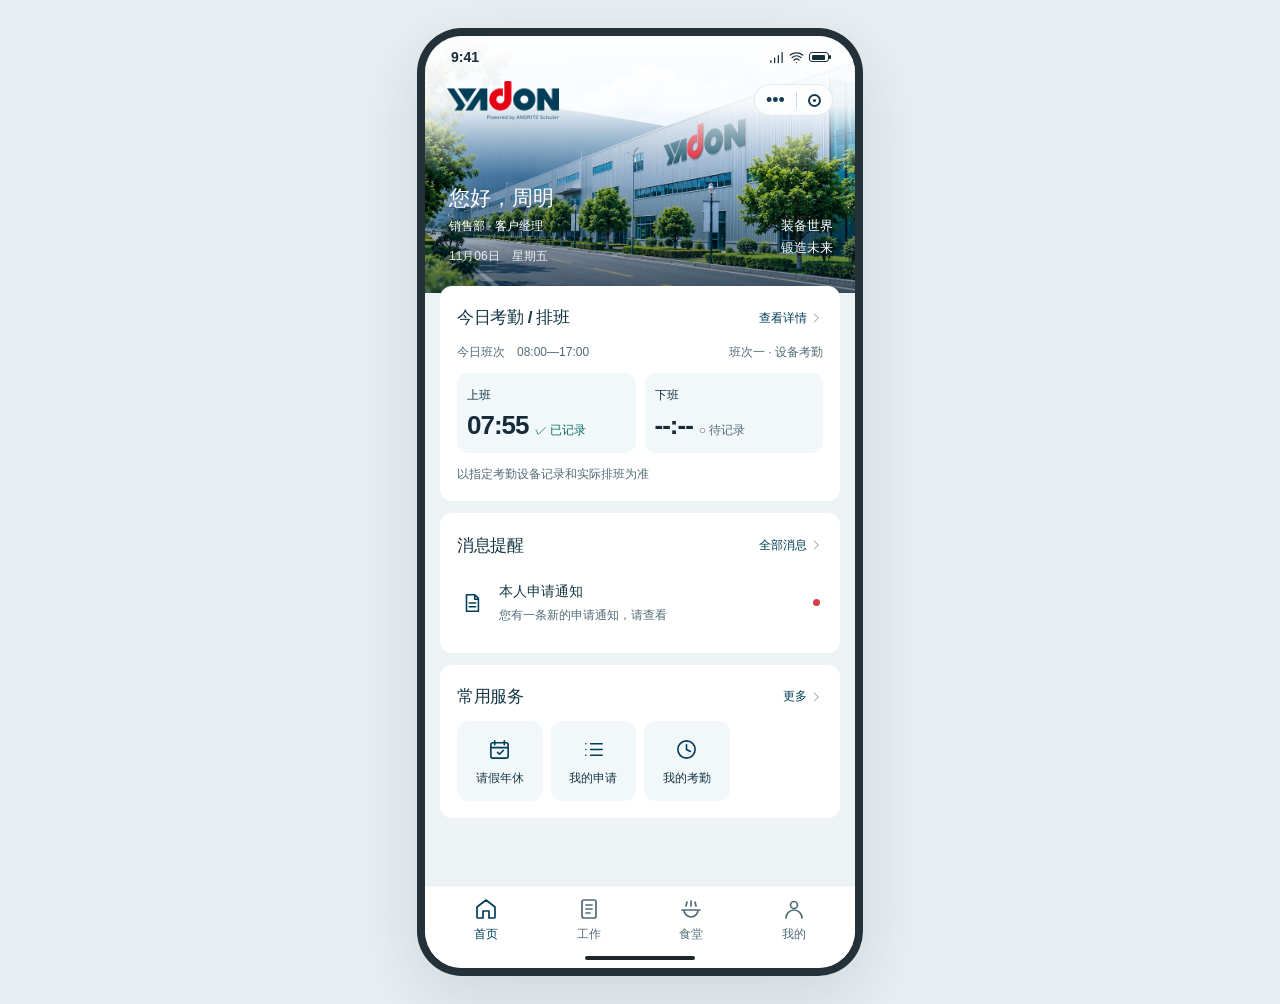
==== mini-hifi/index.html @ f5fab999 "Publish current mini TDesign demo e05ddab with optimised runtime assets" ====
<!doctype html>
<html lang="zh-CN">
<head>
  <meta charset="UTF-8">
  <meta name="viewport" content="width=device-width,initial-scale=1,viewport-fit=cover">
  <meta name="theme-color" content="#003e58">
  <title>YADON · 园区服务</title>
  <link rel="icon" href="assets/yadon-logo-transparent-076b55e94ecc.webp">
<link rel="preload" as="image" href="assets/factory-campus-yadon-KE5ZJ6PK.webp" fetchpriority="high"><link rel="stylesheet" href="theme-UUWST73K.css"></head>
<body>
  <main class="stage">
    <div class="device" id="device">
      <div class="viewport" id="viewport">
        <div class="scroll-area" id="scroll-area"><div id="page"></div></div>
        <nav class="tabbar" id="tabbar" aria-label="小程序主导航"></nav>
        <div class="sheet-layer" id="sheet-layer" hidden>
          <button class="scrim" aria-label="关闭弹层" data-close-sheet></button>
          <section class="sheet" role="dialog" aria-modal="true" aria-labelledby="sheet-title" tabindex="-1">
            <div class="sheet-handle"></div>
            <header class="sheet-head"><h2 id="sheet-title"></h2><button class="icon-button" aria-label="关闭" data-close-sheet>×</button></header>
            <div id="sheet-body" class="sheet-body"></div>
          </section>
        </div>
        <div class="toast" id="toast" role="status" hidden></div>
      </div>
    </div>
  </main>
  <script type="module" src="app-5220b0b27aac.js"></script>
</body>
</html>
---- mini-hifi/theme-UUWST73K.css ----
:root{--brand:#003e58;--ink:#153746;--secondary:#526c78;--muted:#526c78;--bg:#edf3f5;--card:#fff;--line:#e8eff2;--soft:#f3f7f9;--success:#076f60;--warning:#a46512;--danger:#bd3840;--radius:17px;--shadow:0 5px 19px rgba(21,61,78,.055);font-family:-apple-system,BlinkMacSystemFont,PingFang SC,Microsoft YaHei,sans-serif;color:var(--ink);font-synthesis:none;-webkit-font-smoothing:antialiased}*{box-sizing:border-box}body{margin:0;background:#e8eef1;min-height:100vh;display:grid;grid-template-columns:310px 1fr}button,input,select,textarea{font:inherit}button,a{-webkit-tap-highlight-color:transparent}button{cursor:pointer;color:inherit}button{transition:background-color .15s ease-out,transform .15s ease-out,box-shadow .15s ease-out}button:active:not(:disabled){transform:scale(.96)}button:focus-visible,a:focus-visible,input:focus-visible,select:focus-visible,textarea:focus-visible{outline:3px solid #70a9ba;outline-offset:3px}button:disabled{cursor:not-allowed;opacity:.5}a{color:inherit;text-decoration:none}svg{width:24px;height:24px;flex-shrink:0;stroke-width:1.7}h1,h2,h3,p{margin:0}h1,h2,h3{text-wrap:balance}p{text-wrap:pretty}button{border:0}button[hidden],[hidden]{display:none!important}.review{padding:38px 28px;background:#f8fbfc;border-right:1px solid #dce6eb;display:flex;flex-direction:column;align-items:flex-start;position:sticky;top:0;height:100vh;overflow:auto}.review>img{width:140px;height:49px;object-fit:contain;object-position:left}.eyebrow{font-size:11px;letter-spacing:1px;color:var(--secondary);margin:28px 0 13px}.review h1{font-size:27px;line-height:1.5;letter-spacing:-1px;font-weight:650}.review>p{font-size:12px;color:var(--secondary);margin:12px 0 25px}.review nav{display:grid;gap:5px;width:100%}.review nav a{display:flex;align-items:center;gap:12px;min-height:41px;padding:8px 12px;border-radius:8px;font-size:13px;color:#6b808c}.review nav a.active{background:#e8f0f3;color:var(--brand);font-weight:650}.review nav a span{font-size:10px;opacity:.65}.review-label{font-size:11px;color:var(--secondary);margin:22px 0 8px}.review select{width:100%;min-height:40px;padding:6px 10px;color:var(--ink);border:1px solid #d7e2e7;border-radius:7px;background:#fff;font-size:12px}.reset-review{margin:15px 0 0;background:var(--brand);color:#fff;min-height:39px;border-radius:7px;width:100%;font-size:12px}.review-note{font-size:11px;line-height:1.9;color:#788d97;margin-top:23px}.review-version{font-size:10px;letter-spacing:1px;color:#97a7ae;margin-top:20px}.stage{display:flex;flex-direction:column;align-items:center;padding:28px 24px;min-width:0}.device{width:446px;height:948px;max-width:100%;padding:8px;background:#243138;border-radius:45px;box-shadow:0 22px 65px #1d3e4e20}.viewport{width:100%;height:100%;position:relative;background:var(--bg);border-radius:37px;overflow:hidden;isolation:isolate}.scroll-area{height:100%;overflow:auto;overscroll-behavior:contain;scrollbar-width:none;padding-bottom:100px}.scroll-area::-webkit-scrollbar{display:none}.stage-caption{font-size:11px;color:#7f929c;margin-top:18px;letter-spacing:.5px}.statusbar{height:36px;display:flex;align-items:center;justify-content:space-between;padding:6px 26px 0;font-size:14px;font-weight:650;color:#182d38}.status-icons{display:flex;align-items:center;gap:5px}.status-icons svg{width:15px;height:15px;stroke-width:2}.battery{display:block;width:20px;height:10px;border:1px solid currentColor;border-radius:3px;position:relative;padding:1.5px}.battery:before{content:"";display:block;height:100%;width:90%;background:currentColor;border-radius:1px}.battery:after{content:"";position:absolute;right:-3px;top:2px;width:2px;height:4px;background:currentColor;border-radius:1px}.hero{height:257px;position:relative;background-image:linear-gradient(180deg,#fffffffc,#ffffffe8 27%,#fff0 54%,#0020318c),url("./assets/factory-campus-yadon-KE5ZJ6PK.webp");background-size:cover;background-position:center 47%}.brand-nav{height:56px;padding:0 22px;display:flex;justify-content:space-between;align-items:center}.brand-logo{width:112px;height:39px;object-fit:contain}.nav-capsule{height:32px;width:79px;border:1px solid #b9cbd55c;border-radius:19px;background:#ffffffc9;display:flex;align-items:center;justify-content:space-evenly;color:#173d50}.nav-capsule span{font-size:18px;line-height:16px}.nav-capsule i{width:1px;height:16px;background:#ccd9e0}.nav-capsule b{display:block;width:13px;height:13px;border:2px solid currentColor;border-radius:50%;position:relative}.nav-capsule b:after{content:"";position:absolute;width:3px;height:3px;background:currentColor;border-radius:50%;inset:3px}.hero-copy{position:absolute;left:24px;bottom:25px;color:#fff;text-shadow:0 2px 8px #00233330}.hero-copy h1{font-size:21px;font-weight:700;margin-bottom:4px}.hero-copy p{font-size:12px;line-height:1.8;font-weight:500}.hero-copy .date{margin-top:9px;font-size:12px;opacity:.88}.slogan{position:absolute;right:22px;bottom:34px;font-size:13px;font-weight:650;line-height:1.7;text-align:right;color:#fff;text-shadow:0 1px 7px #00233360}.content{padding:0 15px 17px;position:relative}.overlap{margin-top:-7px}.card{background:var(--card);border-radius:var(--radius);padding:17px;margin-bottom:12px;box-shadow:var(--shadow)}.card-head{display:flex;justify-content:space-between;align-items:center;min-height:27px;gap:8px;margin-bottom:9px}.card-head h2,.card-title{font-size:17px;line-height:1.5;font-weight:650;letter-spacing:-.4px}.text-link{background:none;padding:0 0 0 7px;min-height:44px;color:var(--brand);font-size:12px;display:flex;align-items:center;gap:2px;white-space:nowrap}.text-link svg{width:14px;height:14px}.card-head:has(.text-link){margin-top:-7px;margin-bottom:2px}.hint{font-size:12px;line-height:1.7;color:var(--secondary)}.schedule{display:flex;justify-content:space-between;font-size:12px;color:var(--secondary);margin:4px 0 12px;gap:8px}.attendance-grid{display:grid;grid-template-columns:1fr 1fr;gap:9px}.attendance-cell{background:#f2f7f9;border-radius:11px;padding:12px 10px}.attendance-cell>span{font-size:12px;font-weight:600}.attendance-time{font-size:26px;font-weight:750;letter-spacing:-1px;margin-top:6px;white-space:nowrap;display:flex;align-items:baseline;gap:6px;color:#152b39;font-variant-numeric:tabular-nums}.attendance-time small{font-size:12px;font-weight:500;letter-spacing:0;color:var(--success)}.attendance-time small.wait{color:var(--secondary)}.attendance-note{font-size:12px;color:var(--secondary);margin-top:11px;line-height:1.7}.attendance-special{display:flex;align-items:center;gap:13px;padding:10px 0 6px}.attendance-special svg{width:32px;height:32px;color:var(--brand)}.attendance-special h3{font-size:18px;font-weight:600;margin-bottom:5px}.message-row,.list-row{width:100%;display:flex;align-items:center;gap:12px;background:transparent;text-align:left;min-height:63px;padding:11px 0;border-bottom:1px solid var(--line)}.message-row:last-child,.list-row:last-child{border-bottom:0}.leading-icon{width:30px;flex-shrink:0;display:grid;place-items:center;color:var(--brand)}.leading-icon svg{width:22px;height:22px}.row-main{flex:1;min-width:0}.row-title{font-size:14px;font-weight:550;line-height:1.6;overflow-wrap:anywhere}.row-sub{font-size:12px;color:var(--secondary);margin-top:3px;line-height:1.6}.chevron{width:17px;height:17px;color:#81939d}.red-dot{width:7px;height:7px;background:#d73d48;border-radius:50%;flex-shrink:0;margin-right:3px}.quick-grid{display:grid;grid-template-columns:repeat(4,minmax(0,1fr));gap:8px}.quick{border-radius:12px;min-height:80px;padding:13px 2px 10px;background:#f2f7f9;display:flex;flex-direction:column;align-items:center;justify-content:center;gap:9px;color:var(--brand);min-width:0}.quick span{font-size:12px;font-weight:600;color:var(--ink);white-space:nowrap}.quick svg{width:23px;height:23px}.tag{flex-shrink:0;padding:3px 8px;border-radius:5px;background:#edf3f5;color:var(--secondary);font-size:12px;line-height:1.6;white-space:nowrap;font-weight:500}.tag.success{background:#e1f3ec;color:#137961}.tag.warning{background:#fff1dc;color:#98600f}.tag.danger{background:#fbe8e9;color:#b33a42}.tag.info{background:#e8f0f7;color:#456d90}.tag.neutral{background:#eef2f4;color:var(--secondary)}.page-top{height:157px;background:linear-gradient(180deg,#ffffffed,#f6fafbd9 76%,#edf3f5),url("./assets/factory-campus-yadon-KE5ZJ6PK.webp") center 46%/cover;position:relative}.page-top .brand-nav{height:54px}.page-title{padding:7px 22px 0;display:flex;justify-content:space-between;align-items:center}.page-title h1{font-size:24px;letter-spacing:-.7px;font-weight:700}.page-title p{font-size:12px;color:var(--secondary);margin-top:4px}.page-title .icon-button{color:var(--brand)}.icon-button{display:grid;place-items:center;background:transparent;min-width:44px;min-height:44px;padding:10px;border-radius:12px;font-size:27px;line-height:1}.dual{display:grid;grid-template-columns:1fr 1fr;gap:12px;margin-bottom:12px}.entry-card{display:flex;align-items:center;gap:12px;padding:18px 14px;background:#fff;border-radius:15px;box-shadow:var(--shadow);min-height:91px;text-align:left}.entry-icon{display:grid;place-items:center;width:39px;height:43px;border-radius:11px;color:var(--brand);background:#eef5f8;flex-shrink:0}.entry-card h2{font-size:15px;font-weight:650;margin-bottom:5px}.entry-card p{font-size:12px;color:var(--secondary)}.service-grid{display:grid;grid-template-columns:repeat(3,minmax(0,1fr));row-gap:7px;column-gap:2px;margin:8px -8px 0}.service{display:flex;align-items:center;flex-direction:column;gap:10px;justify-content:center;min-height:86px;padding:10px 3px;background:transparent;color:var(--brand);border-radius:10px}.service svg{width:27px;height:27px}.service span{font-size:13px;color:var(--ink);font-weight:500;white-space:nowrap}.service:active{background:#f0f6f8}.service .locked{color:#758d99}.section-eyebrow{font-size:11px;color:var(--secondary);margin-top:5px}.recent .list-row{min-height:65px}.recent .row-sub{font-size:12px}.recent .row-title{font-size:14px}.section-heading{display:flex;align-items:center;justify-content:space-between;margin:21px 2px 12px}.section-heading h2{font-size:17px;font-weight:650}.booking-service{position:relative;display:flex;align-items:center;gap:14px;width:100%;min-height:105px;text-align:left;padding:19px 16px;background:#f3f7fb;border:1px solid #e7eef4;border-radius:13px;margin-top:11px;overflow:hidden;color:#214e6e}.booking-service.freight{background:#f1f8f6;color:#246f65;border-color:#e4efeb}.booking-art{width:58px;height:58px;display:grid;place-items:center;flex-shrink:0;border-radius:15px;background:#e5edf5}.freight .booking-art{background:#e2f0eb}.booking-art svg{width:35px;height:35px;stroke-width:1.3}.booking-service strong{display:block;font-size:17px;font-weight:650;margin-bottom:6px;color:var(--ink)}.booking-service p{font-size:12px;color:var(--secondary)}.booking-service .chevron{margin-left:auto}.booking-service:after{content:"";position:absolute;right:-20px;bottom:-45px;width:150px;height:100px;border:1px solid currentColor;opacity:.04;border-radius:50%;pointer-events:none}.notice-row .leading-icon{width:28px}.notice-row{min-height:53px}.notice-row .row-title{font-size:13px}.quiet-note{font-size:12px;line-height:1.7;color:var(--secondary);text-align:center;padding:5px 15px 16px}.balance-card{background:linear-gradient(115deg,#003e58,#145a70);color:#fff;position:relative;overflow:hidden;padding:22px;border-radius:17px;margin-bottom:12px;box-shadow:0 8px 18px #003e5815}.balance-card:after{content:"";position:absolute;width:180px;height:180px;border:1px solid #ffffff0d;border-radius:50%;right:-70px;top:-65px;box-shadow:0 0 0 24px #ffffff03,0 0 0 48px #ffffff03;pointer-events:none}.balance-top{display:flex;justify-content:space-between;align-items:center;font-size:13px;color:#d0e2e9}.balance-top button{color:#d0e2e9}.balance-amount{display:flex;align-items:baseline;gap:8px;margin:12px 0 17px;font-variant-numeric:tabular-nums}.balance-amount strong{font-size:38px;font-weight:650;letter-spacing:-1px}.balance-amount span{font-size:15px;opacity:.8}.balance-bottom{font-size:11px;color:#bdd4de;border-top:1px solid #ffffff24;padding-top:13px;display:flex;justify-content:space-between}.canteen-services .entry-card{min-height:88px}.week-strip{display:grid;grid-template-columns:repeat(7,minmax(0,1fr));gap:3px;margin:13px -5px 12px}.day-button{background:none;display:flex;flex-direction:column;gap:9px;align-items:center;padding:10px 1px;min-height:63px;min-width:0;border-radius:10px;font-size:12px;color:var(--secondary)}.day-button b{font-size:15px;font-weight:550;min-width:23px}.day-button.active{background:var(--brand);color:#fff}.menu-date{display:flex;justify-content:space-between;align-items:center;padding:6px 0 13px;font-size:12px;color:var(--secondary);border-bottom:1px solid var(--line)}.menu-dish{padding:15px 0;display:flex;gap:12px;align-items:center;border-bottom:1px solid var(--line)}.menu-dish:last-child{border-bottom:0}.dish-symbol{width:39px;height:39px;display:grid;place-items:center;background:#f2f6f5;border-radius:11px;color:#638a75}.dish-symbol svg{width:24px;height:24px;stroke-width:1.3}.menu-dish h3{font-size:14px;font-weight:550;margin-bottom:4px}.menu-dish p{font-size:12px;color:var(--secondary)}.menu-dish .price{margin-left:auto;font-size:15px;font-weight:600;color:var(--brand);font-variant-numeric:tabular-nums}.menu-foot{color:var(--secondary);font-size:12px;line-height:1.6;padding-top:11px;text-align:center}.profile-top{height:192px;background:linear-gradient(180deg,#f9fcff,#edf3f5);position:relative}.profile-top:after{content:"";position:absolute;right:0;top:20px;width:140px;height:140px;background:radial-gradient(circle,#dcebf0,transparent 69%);pointer-events:none}.profile-top .brand-nav{height:54px}.profile-header{display:flex;align-items:center;gap:16px;padding:20px 24px 0;position:relative;z-index:1}.avatar{width:65px;height:65px;flex-shrink:0;border-radius:22px;background:#dce9ef;color:var(--brand);display:grid;place-items:center;font-size:25px;font-weight:500;box-shadow:inset 0 0 0 1px #003e5805}.avatar svg{width:32px;height:32px;stroke-width:1.3}.profile-name{display:flex;align-items:center;gap:10px;margin-bottom:7px}.profile-name h1{font-size:24px;font-weight:650;letter-spacing:-.5px}.profile-meta{font-size:12px;color:var(--secondary);line-height:1.85}.profile-id{font-size:11px;color:var(--secondary);margin-bottom:1px;letter-spacing:.3px}.profile-card .list-row{min-height:65px}.profile-status{font-size:12px;color:var(--secondary);margin-left:auto;white-space:nowrap}.identity-details{display:grid;grid-template-columns:1fr 1fr;gap:16px;padding:4px 0}.identity-details span{display:block;font-size:11px;color:var(--secondary);margin-bottom:6px}.identity-details strong{font-size:13px;font-weight:500}.profile-signoff{display:flex;flex-direction:column;align-items:center;gap:8px;color:#9eafb7;margin-top:35px;font-size:10px;letter-spacing:1px}.profile-signoff img{width:90px;height:32px;object-fit:contain;opacity:.4}.filter-bar{position:sticky;top:0;z-index:2;background:var(--bg);padding:0 15px 9px}.status-tabs{display:flex;gap:18px;overflow-x:auto;scrollbar-width:none;align-items:center;height:45px;white-space:nowrap}.status-tabs button{position:relative;height:44px;background:transparent;padding:0;color:var(--secondary);font-size:13px;flex-shrink:0}.status-tabs button.active{font-weight:650;color:var(--brand)}.status-tabs button.active:after{content:"";position:absolute;height:3px;width:17px;border-radius:2px;bottom:2px;left:calc(50% - 8px);background:var(--brand)}.search-line{display:flex;gap:8px;margin-top:6px}.search-box{display:flex;align-items:center;gap:8px;flex:1;min-width:0;padding:0 12px;background:#fff;border:1px solid #e3ebee;border-radius:10px;height:43px}.search-box svg{width:17px;height:17px;color:#8a9ca6}.search-box input{border:0;background:none;outline:none;font-size:12px;width:100%;min-width:0;color:var(--ink);height:100%}.filter-button{background:#fff;width:44px;height:43px;border-radius:10px;border:1px solid #e3ebee;display:grid;place-items:center;position:relative}.filter-button svg{width:20px;height:20px}.filter-button.applied:after{content:"";width:6px;height:6px;background:var(--brand);position:absolute;right:7px;top:7px;border-radius:50%}.request-card{padding:16px 17px 0}.request-top{display:flex;gap:8px;align-items:center;margin-bottom:14px}.request-type{display:inline-flex;align-items:center;gap:7px;font-size:14px;font-weight:600}.request-type svg{width:19px;height:19px}.request-top .tag{margin-left:auto}.request-card h2{font-size:16px;font-weight:600;margin:0 0 13px}.key-row{display:flex;gap:12px;font-size:12px;line-height:1.75;margin:6px 0}.key-row>span{color:var(--secondary);width:58px;flex-shrink:0}.key-row>b{font-weight:400;flex:1;min-width:0;overflow-wrap:anywhere}.request-bottom{margin-top:13px;display:flex;align-items:center;justify-content:space-between;min-height:48px;border-top:1px solid var(--line);gap:8px}.request-bottom>span{font-size:12px;color:var(--secondary);font-variant-numeric:tabular-nums}.request-bottom button{color:var(--brand);font-size:12px;display:flex;align-items:center;min-height:44px;background:transparent;padding:0}.request-bottom button svg{width:15px;height:15px}.tabbar{position:absolute;bottom:0;left:0;right:0;height:83px;display:flex;justify-content:space-around;align-items:flex-start;background:#fffffffa;border-top:1px solid #e4edf0;padding:11px 10px 22px;z-index:5}.tabbar:after{content:"";position:absolute;width:110px;height:4px;background:#1d272d;border-radius:4px;bottom:8px;left:calc(50% - 55px)}.tabbar a{display:flex;flex:1;flex-direction:column;align-items:center;justify-content:center;gap:5px;min-height:45px;color:var(--secondary);font-size:12px}.tabbar a svg{width:23px;height:23px}.tabbar a.active{color:var(--brand);font-weight:600}.empty{display:flex;align-items:center;justify-content:center;flex-direction:column;text-align:center;gap:12px;padding:37px 15px;color:var(--secondary);min-height:150px}.empty>svg{width:39px;height:39px;stroke-width:1.25;color:#8aa1ad}.empty h3{font-size:15px;color:#526e7c;font-weight:500}.empty p{font-size:12px;line-height:1.8;max-width:260px}.primary,.secondary{min-height:46px;border-radius:10px;padding:11px 17px;font-size:14px;display:flex;align-items:center;justify-content:center;gap:8px;font-weight:550}.primary{background:var(--brand);color:#fff}.secondary{background:#f0f5f7;color:var(--brand)}.full{width:100%}.button-row{display:flex;gap:10px;margin-top:18px}.button-row>*{flex:1}.sheet-layer{position:absolute;inset:0;z-index:20;display:flex;align-items:flex-end}.scrim{position:absolute;inset:0;background:#102a3c60;width:100%;height:100%;border-radius:0}.scrim:active{transform:none!important}.sheet{position:relative;background:#fff;border-radius:23px 23px 0 0;width:100%;max-height:84%;display:flex;flex-direction:column;box-shadow:0 -10px 40px #003e5814;outline:0}.sheet-handle{width:35px;height:4px;background:#d6e0e5;border-radius:3px;margin:10px auto 1px;flex-shrink:0}.sheet-head{padding:2px 14px 2px 22px;display:flex;align-items:center;justify-content:space-between;min-height:57px;flex-shrink:0}.sheet-head h2{font-size:18px;font-weight:650}.sheet-body{padding:3px 22px 30px;overflow:auto;overscroll-behavior:contain}.sheet-body .card{box-shadow:none;border:1px solid var(--line);margin-top:15px}.sheet-body .list-row{text-align:left}.sheet-body .hint{margin-bottom:12px}.sheet-body .primary{margin-top:19px}.sheet-body .empty{min-height:180px}.sheet-body .tag{display:inline-block}.detail-title{font-size:20px;font-weight:650;margin:5px 0 8px}.detail-separator{height:1px;background:var(--line);margin:19px 0}.detail-label{font-size:13px;font-weight:600;margin-bottom:12px}.detail-note{background:#f3f7f9;padding:12px;border-radius:9px;font-size:12px;line-height:1.8;color:var(--secondary);margin-top:16px}.timeline{display:grid;gap:0}.timeline-item{position:relative;padding:0 0 19px 22px;border-left:1px solid #dce8ec;margin-left:4px}.timeline-item:before{content:"";position:absolute;width:7px;height:7px;background:#739eac;border:3px solid #edf5f7;border-radius:50%;box-sizing:content-box;left:-7px;top:2px}.timeline-item:last-child{padding-bottom:0;border-left-color:transparent}.timeline-item h3{font-size:13px;font-weight:550;line-height:1.6}.timeline-item p{font-size:11px;color:var(--secondary);margin-top:5px;line-height:1.7}.form-field{display:block;margin:18px 0}.form-field>span{display:block;font-size:13px;margin-bottom:9px;font-weight:500}.form-field input,.form-field textarea{width:100%;border:1px solid #dce7ec;border-radius:9px;background:#f9fbfc;padding:12px;min-height:47px;color:var(--ink);font-size:14px;appearance:none}.form-field textarea{resize:vertical;min-height:85px}.form-error{font-size:12px;line-height:1.7;color:var(--danger);margin-top:9px}.chip-group{display:flex;gap:7px;flex-wrap:wrap;margin:12px 0}.chip{min-height:42px;padding:9px 15px;border-radius:9px;background:#f2f6f8;color:var(--secondary);font-size:13px;border:1px solid transparent}.chip.active{background:#edf4f7;color:var(--brand);border-color:#4f8197}.toast{position:absolute;z-index:30;bottom:110px;left:50%;transform:translate(-50%);padding:12px 17px;background:#163a4deb;border-radius:10px;max-width:85%;min-width:180px;text-align:center;color:#fff;font-size:13px;line-height:1.7;pointer-events:none}.success-symbol{width:62px;height:62px;border-radius:50%;background:#e5f4ed;color:var(--success);display:grid;place-items:center;margin:12px auto 18px}.success-symbol svg{width:30px;height:30px}.result{text-align:center;padding:12px 0}.result h3{font-size:20px;margin-bottom:13px}.result p{font-size:13px;color:var(--secondary);line-height:1.8}.result .primary{width:100%}.privacy-state{display:flex;align-items:center;justify-content:space-between;padding:14px 0;border-bottom:1px solid var(--line);font-size:13px}.face-outline{display:grid;place-items:center;width:100px;height:110px;border:1px solid #d8e6ec;border-radius:25px;color:#7596a5;background:#f4f8fa;margin:14px auto}.face-outline svg{width:65px;height:65px;stroke-width:1}.ledger{padding:12px 0;border-bottom:1px solid var(--line);display:flex;justify-content:space-between;gap:10px}.ledger h3{font-size:13px;font-weight:500}.ledger p{font-size:12px;color:var(--secondary);margin-top:6px}.ledger b{font-size:14px;font-weight:600;font-variant-numeric:tabular-nums}.notice-copy{font-size:13px;color:var(--secondary);line-height:1.9}.notice-copy p{margin-bottom:13px}@media(min-width:701px)and (max-width:1000px){body{grid-template-columns:255px 1fr}.review{padding:25px 20px}.stage{padding:20px 15px}.device{width:406px;height:860px;border-radius:42px}.review h1{font-size:24px}}@media(max-width:700px){body{display:block;background:var(--bg)}.review,.stage-caption{display:none}.stage{padding:0;display:block}.device{padding:0;border-radius:0;width:100%;height:100dvh;max-width:none;box-shadow:none;background:var(--bg)}.viewport{border-radius:0}.tabbar{height:calc(62px + env(safe-area-inset-bottom));padding-bottom:env(safe-area-inset-bottom);padding-top:8px}.tabbar:after{display:none}.scroll-area{padding-bottom:calc(78px + env(safe-area-inset-bottom))}.sheet-body{padding-bottom:calc(24px + env(safe-area-inset-bottom))}.toast{bottom:calc(88px + env(safe-area-inset-bottom))}}@media(max-width:350px){.content,.filter-bar{padding-left:12px;padding-right:12px}.card{padding:14px}.entry-card{gap:8px;padding:14px 10px}.entry-icon{width:30px}.entry-card h2{font-size:14px}.service span{font-size:12px}.attendance-time{font-size:22px;gap:3px}.attendance-time small{font-size:12px}.hero-copy{left:21px}.brand-nav{padding-left:19px;padding-right:19px}.status-tabs{gap:16px}.profile-meta{font-size:11px}}@media(prefers-reduced-motion:reduce){*,*:before,*:after{scroll-behavior:auto!important;transition:none!important}}.viewport:is([data-page=me],[data-page=externalMe]){--me-accent:var(--brand);background:var(--bg)}.viewport:is([data-page=me],[data-page=externalMe]) .scroll-area{background:var(--bg)}.me-compact-top{height:104px}.visually-hidden{position:absolute;width:1px;height:1px;padding:0;margin:-1px;overflow:hidden;clip-path:inset(50%);white-space:nowrap;border:0}.me-content{padding:0 13px 25px}.me-identity{display:flex;align-items:center;min-height:120px;border-radius:21px;border:1.5px solid #fffffffa;background:#f9fcff;position:relative;overflow:hidden;isolation:isolate;box-shadow:0 7px 22px #245aa80a;margin-bottom:14px;padding:12px 16px}.me-identity:before{content:"";position:absolute;z-index:-1;inset:0;background:url("./assets/identity-card-facets-v1-U33OCJKF.webp") center/cover no-repeat}.identity-body{display:flex;align-items:center;gap:12px;width:100%}.identity-avatar{display:grid;place-items:center;flex-shrink:0;width:60px;height:60px;border-radius:17px;background:#e5f8edc9;color:var(--brand)}.identity-avatar svg{width:40px;height:40px;stroke-width:1.55}.identity-info{min-width:0;border-left:1px solid #cbd8e6;padding-left:13px;padding-top:0;flex:1}.identity-info h2{font-size:22px;font-weight:650;letter-spacing:.2px;margin:0;color:var(--brand);overflow-wrap:anywhere}.identity-info dl{margin:0;display:grid;gap:3px}.identity-info dl>div{display:flex;gap:13px;min-width:0;line-height:1.5;font-size:13px}.identity-info dt{flex-shrink:0;width:37px;letter-spacing:7px;white-space:nowrap;color:#506875}.identity-info dd{margin:0;color:var(--brand);min-width:0;overflow-wrap:anywhere}.me-services{display:grid;padding:0 16px;border-radius:18px;background:#fffffff2;overflow:hidden}.me-service{position:relative;display:flex;align-items:center;text-align:left;width:100%;min-height:60px;gap:12px;padding:12px 0;border-radius:0;background:transparent;box-shadow:none}.me-service+.me-service{border-top:1px solid #e8eef3}.me-service-icon{display:grid;place-items:center;flex-shrink:0;width:24px;height:24px;color:var(--brand)}.me-service-icon svg{width:24px;height:24px;stroke-width:1.65}.me-service-icon .profile-accent{stroke:var(--me-accent)}.me-service-copy{display:flex;flex:1;min-width:0;flex-direction:column;gap:4px}.me-service-copy>strong{font-size:16px;font-weight:550;letter-spacing:.1px;color:#092f49;line-height:1.5}.me-service-copy>span{font-size:12px;color:#737d8b;line-height:1.6;overflow-wrap:anywhere}.me-service>.chevron{color:#6b7b8a;width:18px;height:18px;stroke-width:1.8;flex-shrink:0;margin-left:auto}.me-face-state{display:flex;align-items:center;gap:3px;padding:3px 7px;border-radius:15px;background:#e8faef;color:#074;font-size:12px;line-height:1.5;white-space:nowrap}.me-face-state svg{width:12px;height:12px;stroke-width:2.2}.viewport:is([data-page=me],[data-page=externalMe]) .tabbar{background:#ffffffed;border-top-color:#fff}.viewport:is([data-page=me],[data-page=externalMe]) .tabbar a{color:var(--secondary)}.viewport:is([data-page=me],[data-page=externalMe]) .tabbar a.active{position:relative;color:var(--me-accent)}.viewport:is([data-page=me],[data-page=externalMe]) .tabbar a.active:after{content:"";position:absolute;bottom:-6px;left:calc(50% - 23px);width:46px;height:4px;border-radius:3px;background:var(--me-accent)}@media(max-width:700px){.viewport:is([data-page=me],[data-page=externalMe]) .tabbar a.active:after{bottom:-1px}.viewport:is([data-page=me],[data-page=externalMe]) .tabbar a{padding-bottom:7px;gap:4px;min-height:49px}}@media(max-width:350px){.me-content{padding-left:10px;padding-right:10px}.me-identity{padding-left:12px;padding-right:12px}.identity-body{gap:10px}.identity-avatar{width:52px;height:52px}.identity-avatar svg{width:36px;height:36px}.identity-info{padding-left:10px}.identity-info dl>div{font-size:12px;gap:6px}.identity-info h2{font-size:21px}.me-service{gap:10px}.me-face-state{padding:3px 5px}}.identity-heading{display:flex;align-items:center;flex-wrap:wrap;gap:4px 9px;margin-bottom:5px}.identity-role{display:inline-flex;align-items:center;gap:4px;padding:3px 7px;border-radius:12px;background:#d8eef0;color:var(--brand);font-size:12px;white-space:nowrap}.identity-role svg{width:14px;height:14px}.canteen-compact-top{height:104px}.canteen-balance{padding:11px 16px 12px;margin-bottom:10px;color:#fff;background:linear-gradient(180deg,transparent 25%,#003e58c9 80%,#003e58b3 100%),var(--brand) url("./assets/canteen-account-wave-v1-YEJA3H4K.webp") center/100% 100% no-repeat;box-shadow:0 5px 18px #003e5826;border:1px solid #00728a;border-radius:17px}.canteen-balance:after{display:none}.canteen-balance .balance-top{display:flex;align-items:center;justify-content:flex-start;gap:9px}.balance-wallet{width:34px;height:34px;display:grid;place-items:center;flex:none;border-radius:9px;background:#ffffff23}.balance-wallet svg{width:21px;height:21px}.balance-owner{min-width:0;flex:1;padding-left:9px;border-left:1px solid #ffffff55}.balance-owner h2{font-size:15px;margin:0 0 2px}.balance-owner p{font-size:12px;margin:0;color:#d6edf3;overflow-wrap:anywhere}.canteen-balance .account-link{min-height:44px;min-width:44px;flex:none;padding:0;color:#fff;font-size:12px}.account-link>span{display:inline-flex;align-items:center;gap:2px;padding:4px 8px;border:1px solid #ffffff76;border-radius:20px;background:#003e5866}.account-link svg{width:12px;height:12px}.canteen-balance .balance-amount{margin:5px 0 7px;gap:6px;align-items:baseline}.canteen-balance .balance-amount strong{font-size:36px;font-weight:700;line-height:1.07;letter-spacing:-.7px;font-variant-numeric:tabular-nums}.canteen-balance .balance-amount>span{font-size:13px;opacity:1;color:#fff}.canteen-balance .balance-bottom{display:grid;grid-template-columns:1fr 1fr;border-top:1px solid #ffffff55;padding-top:8px;margin:0;font-size:12px;color:#edf7fa;line-height:1.5}.balance-bottom>div{display:flex;flex-wrap:wrap;align-items:baseline;gap:2px 6px}.balance-bottom>div+div{border-left:1px solid #ffffff55;padding-left:9px}.balance-bottom dd{margin:0;color:#fff;font-weight:650;font-variant-numeric:tabular-nums}.canteen-services{gap:10px;margin-bottom:10px}.canteen-services .entry-card{min-height:72px;padding:12px 14px;gap:11px}.canteen-services .entry-icon{width:35px;height:39px;border-radius:10px}.canteen-services .entry-icon svg{width:21px;height:21px}.canteen-services .entry-card h2{font-size:15px;margin-bottom:4px}.canteen-services .entry-card p{font-size:12px}.canteen-menu{padding:13px 17px 10px}.canteen-menu .card-head{margin:0 0 1px;min-height:44px}.canteen-selector{min-height:44px;max-width:155px;display:flex;align-items:center;justify-content:flex-end;gap:5px;padding:5px 8px;background:#f0f6f8;border-radius:9px;color:var(--brand);font-size:12px;font-weight:500}.canteen-selector>svg{width:13px;height:13px;transform:rotate(90deg)}.canteen-menu .week-strip{margin:5px -5px 6px;gap:4px}.canteen-menu .day-button{min-height:53px;padding:8px 1px;gap:5px}.canteen-menu .day-button b{font-size:14px}.canteen-menu .menu-date{font-size:12px;padding:5px 0 8px}.canteen-menu .tag{font-size:12px;padding:2px 7px}.canteen-menu .menu-dish{min-height:53px;padding:9px 0;gap:10px}.canteen-menu .dish-symbol{width:33px;height:33px;border-radius:9px}.canteen-menu .dish-symbol svg{width:20px;height:20px}.canteen-menu .menu-dish h3{font-size:13px;margin-bottom:3px}.canteen-menu .menu-dish p{font-size:12px}.canteen-menu .menu-dish .price{font-size:14px}.canteen-menu .menu-foot{padding-top:9px;font-size:12px}.canteen-content>.quiet-note{padding:1px 0 6px;font-size:12px}@media(max-width:350px){.canteen-services .entry-card{padding-left:11px;padding-right:9px;gap:8px}.canteen-services .entry-icon{width:28px}.canteen-services .entry-card h2{font-size:14px}.canteen-services .entry-card p{font-size:12px}.canteen-menu{padding-left:14px;padding-right:14px}.canteen-selector{max-width:127px;font-size:12px}.canteen-menu .card-head h2{font-size:16px}}.viewport[data-page=work],.viewport[data-page=work] .scroll-area{background:#edf3f5}.work-content{padding:0 15px 22px}.work-content .dual{gap:10px;margin-bottom:12px}.work-content .entry-card{min-height:76px;gap:10px;padding:13px 12px;border-radius:17px;background:#fff;box-shadow:var(--shadow)}.work-content .entry-icon{width:37px;height:40px;border-radius:11px;background:#f0f6f8;color:var(--brand)}.work-content .entry-icon svg{width:24px;height:24px;stroke-width:1.7}.work-entry-copy{min-width:0}.work-content .entry-card h2{font-size:15px;white-space:nowrap;margin-bottom:4px}.work-content .entry-card p{font-size:12px;white-space:nowrap}.work-content .entry-card>.chevron{width:13px;height:13px;margin-left:auto;color:#82969f}.work-content .card{padding:14px 16px;border-radius:17px}.work-content .service-grid{grid-template-columns:repeat(3,minmax(0,1fr));gap:4px 0;margin:7px -5px 0}.work-content .service{min-height:73px;gap:6px;padding:3px 0}.work-content .service-symbol{display:grid;place-items:center;width:40px;height:40px;background:#f0f6f8;border-radius:12px;color:var(--brand)}.work-content .service-symbol svg{width:24px;height:24px;stroke-width:1.7}.work-content .service span{font-size:13px;font-weight:500;color:var(--ink)}.work-content .work-accent{stroke:#078370}.work-content .service:active{background:#e8f0f3}.work-content .recent .list-row{min-height:70px;gap:10px;padding:10px 0}.work-content .recent .leading-icon{width:32px;height:35px;border-radius:10px;background:#f0f6f8;color:var(--brand)}.work-content .recent .leading-icon svg{width:23px;height:23px;stroke-width:1.7}.work-content .recent .row-title{font-size:14px;font-weight:600}.work-content .recent .row-sub{display:block;font-size:12px;margin-top:6px;color:var(--secondary)}.work-content .recent .tag{font-size:12px;padding:3px 7px;flex-shrink:0}.work-content .recent .list-row>.chevron{width:14px;height:14px;color:#82969f}@media(max-width:350px){.work-content .entry-card{gap:7px;padding:12px 9px}.work-content .entry-icon{width:29px;height:33px}.work-content .entry-card h2{font-size:14px}.work-content .entry-card p{font-size:12px}.work-content .entry-card>.chevron{width:11px}.work-content .recent .list-row{gap:7px}.work-content .recent .row-sub{font-size:12px}}body{grid-template-columns:minmax(0,1fr)}.secondary-content:has(.my-requests){padding:0}.viewport[data-page-kind=record-list] .secondary-card:has(>.my-requests){padding:0;margin:0;border:0;background:transparent;box-shadow:none}.chip,.filter-button{min-height:44px}.status-tabs .status-tab{min-width:44px;flex-shrink:0}.week-strip{grid-template-columns:repeat(7,minmax(44px,1fr));overflow-x:auto}.my-requests-filters{background:var(--card);border-radius:0 0 14px 14px;overflow:hidden}.my-requests-status{display:grid;grid-template-columns:repeat(4,minmax(0,1fr));border-bottom:1px solid var(--line)}.my-status{position:relative;min-height:48px;background:transparent;color:#526c78;font-size:14px}.my-status[aria-pressed=true]{font-weight:650;color:var(--brand)}.my-status[aria-pressed=true]:after{content:"";position:absolute;bottom:0;left:50%;transform:translate(-50%);width:36px;height:3px;border-radius:2px;background:var(--brand)}.my-type{width:100%;min-height:46px;padding:0 16px;display:flex;align-items:center;justify-content:space-between;background:var(--card);font-size:14px;color:var(--ink)}.my-type>span:last-child{display:flex;align-items:center;gap:5px;color:#526c78}.my-type svg{width:15px;height:15px;transform:rotate(90deg)}.my-requests-list{margin:12px 15px 0;padding:0 16px;background:var(--card);border-radius:var(--radius);box-shadow:var(--shadow)}.my-requests-list .record-row{min-height:72px}.my-requests-list .record-title{overflow-wrap:anywhere}.my-requests-list>button{margin:0 auto 16px}.sheet:has(.my-type-options) .sheet-head{justify-content:center;text-align:center}.sheet:has(.my-type-options) .sheet-head>button,.sheet:has(.my-type-options) .sheet-handle{display:none}.sheet:has(.my-type-options) .sheet-body{padding:0 0 env(safe-area-inset-bottom)}.my-type-option,.my-type-cancel{position:relative;display:block;width:100%;min-height:52px;border-top:1px solid var(--line);background:var(--card);font-size:15px;color:var(--ink)}.my-type-option svg{position:absolute;right:18px;top:17px;width:18px;height:18px;color:var(--brand)}.my-type-option[aria-pressed=true]{font-weight:650;color:var(--brand)}.my-type-cancel{border-top:8px solid var(--bg);min-height:60px}.my-status:focus-visible,.my-type:focus-visible,.my-type-option:focus-visible,.my-type-cancel:focus-visible{outline-offset:-3px}.leave-detail-view{grid-template-columns:minmax(0,1fr)}.leave-detail-view :is(.review,.stage-caption){display:none}.secondary-card:has(>.leave-detail){padding:0;margin:0;background:transparent;box-shadow:none;border:0}.leave-detail{display:grid;gap:12px;color:var(--ink)}.leave-panel{padding:16px;background:var(--card);border-radius:var(--radius);box-shadow:var(--shadow)}.leave-panel h2{margin:0 0 10px;color:var(--brand);font-size:16px;line-height:1.5}.leave-panel p{margin:0;color:#526c78;font-size:13px;line-height:1.55}.leave-summary{background:linear-gradient(112deg,#fff 22%,#e8f2f6);border:1px solid #dce9ef;box-shadow:none}.leave-summary h2{margin:3px 0 7px;font-size:27px;line-height:1.4}.leave-summary h2:before{content:"";display:inline-block;width:8px;height:8px;margin-right:9px;vertical-align:middle;border-radius:50%;background:var(--warning)}.leave-panel dl,.leave-panel dd{margin:0}.leave-panel dl>div{display:grid;grid-template-columns:5em minmax(0,1fr);gap:8px;padding:4px 0;font-size:14px;line-height:1.5}.leave-panel dl>div+div{border-top:1px solid var(--line)}.leave-panel dt{color:#526c78}.leave-panel dd{text-align:right;overflow-wrap:anywhere;font-variant-numeric:tabular-nums}.booking-intro{display:flex;align-items:flex-start;justify-content:space-between;gap:10px;background:linear-gradient(112deg,#fff 22%,#e8f2f6);border:1px solid #dce9ef;box-shadow:none}.booking-intro h2{font-size:24px;margin:4px 0 6px}.booking-intro button{min-height:44px;flex-shrink:0;font-size:13px;padding-inline:10px}#booking-form .form-field{margin:10px 0 0}#booking-form .form-field input{min-width:0;width:100%;min-height:44px}#booking-form [aria-invalid=true]{outline:1px solid var(--danger)}.booking-required{margin-left:4px;color:#ab4237;font-weight:500}.booking-choices{border:0;margin:12px 0 0;padding:0;min-width:0}.booking-choices legend,.booking-photo>span:first-child{font-size:14px;color:var(--ink)}.booking-choices .chip-group{margin:8px 0 0}.booking-photo{display:flex;align-items:center;gap:8px;flex-wrap:wrap;margin-top:12px}.booking-photo button{min-height:44px;display:inline-flex;align-items:center;gap:6px}.booking-photo svg{width:16px;height:16px}.booking-submit .primary,.booking-reading-actions .primary{margin-top:0;min-height:46px}.booking-submit .form-error:empty{display:none}.booking-reading{display:grid;gap:12px}.secondary-card:has(>.booking-reading){padding:0;margin:0;background:transparent;box-shadow:none;border:0}.booking-reading header{padding:4px 3px}.booking-reading header p{color:var(--secondary);font-size:13px}.booking-reading header h2{margin-top:6px;color:var(--brand);font-size:22px}.booking-reading .leave-panel p{font-size:15px;line-height:1.8}.booking-reading-actions{display:grid;gap:8px}.leave-timeline{list-style:none;margin:0;padding:0}.leave-timeline li{position:relative;padding:0 0 16px 24px}.leave-timeline li:last-child{padding-bottom:0}.leave-timeline li:not(:last-child):after{content:"";position:absolute;left:6px;top:12px;bottom:-10px;width:1px;background:#b7cdd7}.leave-timeline li:before{content:"";position:absolute;z-index:1;left:1px;top:5px;width:12px;height:12px;box-sizing:border-box;border:2px solid var(--brand);border-radius:50%;background:var(--brand)}.leave-timeline li[aria-current]:before{background:var(--card);border-color:var(--warning)}.leave-timeline strong{display:block;font-size:15px;line-height:1.5}.leave-timeline p{margin-top:2px}.leave-timeline li[aria-current] p{color:var(--warning)}.viewport[data-secondary=true] .scroll-area{background:var(--bg);padding-bottom:calc(24px + env(safe-area-inset-bottom))}.secondary-header{position:sticky;top:0;z-index:6;background:#f8fbfcf7;border-bottom:1px solid #e4edf0}.secondary-nav{height:58px;display:grid;grid-template-columns:79px minmax(0,1fr) 79px;align-items:center;gap:6px;padding:0 16px}.secondary-nav h1{font-size:17px;font-weight:600;text-align:center;outline:none;line-height:1.5}.back-button{width:44px;height:44px;display:grid;place-items:center;background:transparent;border-radius:12px;color:var(--brand)}.back-button svg{width:20px;height:20px;transform:rotate(180deg)}.secondary-content{padding:16px 15px 0}.secondary-card{padding:17px;min-height:100px;box-shadow:0 5px 19px #153d4e08}.secondary-card .list-row{text-align:left}.secondary-card .hint{margin-bottom:12px}.secondary-card .primary{margin-top:19px}.secondary-card .empty{min-height:230px}.secondary-card>.detail-title{font-size:22px}.account-summary{display:flex;flex-direction:column;align-items:flex-start;gap:8px}.account-summary h2{margin:0;font-size:14px;font-weight:500;color:var(--secondary)}.account-summary strong{font-size:32px;font-weight:650;line-height:1.2;color:var(--brand);font-variant-numeric:tabular-nums}.account-summary>span{font-size:12px;color:var(--secondary)}.secondary-card .key-row{gap:16px}.secondary-card .key-row b{overflow-wrap:anywhere;text-align:right}.viewport[data-page-kind=selection] .secondary-card{padding:0;background:transparent;box-shadow:none}.selection-intro{padding:3px 3px 18px}.selection-intro h2{font-size:18px;font-weight:600;margin-bottom:7px}.selection-intro p{font-size:12px;line-height:1.7;color:var(--secondary)}.choice-options{display:grid;gap:12px}.choice-card{display:flex;align-items:center;gap:12px;width:100%;min-height:104px;padding:18px 16px;text-align:left;border-radius:16px;background:#fff;border:1px solid #e4edf0;box-shadow:0 4px 15px #153d4e04}.choice-icon{display:grid;place-items:center;width:42px;height:46px;flex-shrink:0;border-radius:12px;background:#edf4f7;color:var(--brand)}.choice-card:nth-child(2) .choice-icon{background:#edf7f2;color:#237760}.choice-icon svg{width:26px;height:26px}.choice-copy{display:flex;flex:1;min-width:0;flex-direction:column;gap:7px}.choice-copy strong{font-size:16px;font-weight:600}.choice-copy>span{font-size:12px;color:var(--secondary);line-height:1.6}.choice-cta{display:flex;align-items:center;gap:2px;flex-shrink:0;font-size:12px;font-weight:550;color:var(--brand)}.choice-cta svg{width:12px;height:12px}.choice-card:active{background:#f5f9fa}.sheet-body .choice-card{padding:13px 12px;min-height:88px;border-color:var(--line);box-shadow:none}.viewport[data-page-kind=record-list] .secondary-card{padding:0 17px}.record-list{width:100%}.record-item+.record-item{border-top:1px solid var(--line)}.record-row{display:flex;align-items:center;gap:12px;width:100%;min-height:88px;padding:17px 0;text-align:left;background:transparent;border-radius:0}.record-main{display:flex;flex:1;min-width:0;flex-direction:column;gap:8px}.record-heading{display:flex;align-items:flex-start;justify-content:space-between;gap:12px}.record-title{font-size:15px;font-weight:600;line-height:1.6;color:var(--ink);overflow-wrap:anywhere}.record-heading .tag{flex-shrink:0;margin-top:1px}.record-meta{display:grid;gap:5px;font-size:12px;line-height:1.65;color:#425e6c;overflow-wrap:anywhere}.record-label{color:var(--secondary)}.record-summary{font-size:12px;line-height:1.8;color:var(--secondary);display:-webkit-box;-webkit-line-clamp:2;-webkit-box-orient:vertical;overflow:hidden}.record-arrow{display:grid;place-items:center;width:13px;flex-shrink:0;color:#8a9ca5}.record-arrow svg{width:13px;height:13px}.record-row:active{background:#f4f8f9;transform:none!important}.viewport[data-page-kind=record-list] .secondary-card>.chip-group{padding-top:12px;margin-top:0}.viewport[data-list-type=messages] .record-title{font-weight:550}.task-status{grid-template-columns:repeat(2,minmax(0,1fr))}.task-toolbar,.task-batch-controls{display:flex;align-items:center;gap:8px;padding:10px 0;color:var(--secondary);font-size:13px}.task-toolbar{border-bottom:1px solid var(--line)}.task-toolbar button:last-child:not(:first-child){margin-left:auto}.task-toolbar button,.task-batch-controls button{min-width:44px;min-height:44px;padding-inline:12px}.task-batch-controls{flex-wrap:wrap;border-top:1px solid var(--line)}.task-batch-controls .button-row{width:100%;margin-top:0}.task-batch-controls button:disabled,.task-check:disabled{opacity:.45}.record-item:has(>.task-check){display:flex;align-items:center;gap:6px}.record-item:has(>.task-check) .record-row{min-width:0}.task-check{display:grid;place-items:center;position:relative;flex:0 0 44px;width:44px;height:44px;background:transparent;color:#fff}.task-check:before{content:"";width:22px;height:22px;border:1px solid #859ca8;border-radius:6px}.task-check[aria-pressed=true]:before{background:var(--brand);border-color:var(--brand)}.task-check svg{position:absolute;width:16px;height:16px}#task-type,#task-result{min-height:44px;width:100%;color:var(--ink);background:var(--card);border:1px solid var(--line);border-radius:10px;padding:0 10px;font:inherit}.secondary-card .approval-actions>button{min-height:48px;margin-top:0}.notice-list .record-row{min-height:72px;padding:14px 0}.notice-list .record-main{gap:4px}.object-summary{border:1px solid #dce9ef;background:linear-gradient(112deg,#fff 22%,#e8f2f6);box-shadow:none}.object-summary>div{display:flex;align-items:flex-start;justify-content:space-between;gap:12px;margin:5px 0}.object-summary h2{margin:0;font-size:23px;line-height:1.4;overflow-wrap:anywhere}.object-summary .tag{flex-shrink:0;margin-top:4px}.leave-panel .object-note{margin-top:12px;padding-top:12px;border-top:1px solid var(--line)}.message-article{padding:5px 2px 4px}.message-article .article-kind{font-size:12px;color:var(--secondary)}.message-article h2{margin:8px 0 18px;color:var(--brand);font-size:22px;line-height:1.45}.message-article p{font-size:15px;line-height:1.85;overflow-wrap:anywhere}.message-article button{margin-top:24px}.point-context{display:flex;align-items:center;gap:10px;padding:12px 0;border-bottom:1px solid var(--line)}.point-context strong{color:var(--brand);font-size:16px}.point-context span{color:var(--secondary);font-size:12px}.viewport[data-page-kind=record-list] .secondary-card:has(>.voucher-list){padding:0;background:transparent;box-shadow:none}.voucher-list .record-item{padding:0 16px;background:var(--card);border:1px solid var(--line);border-left:4px solid #a5b5bc;border-radius:14px}.voucher-list .record-item:has(.tag.success){border-left-color:var(--success)}.voucher-list .record-item+.record-item{margin-top:10px}.ledger-days section+section{border-top:1px solid var(--line)}.ledger-days h3{padding-top:8px;color:var(--secondary);font-size:12px;font-weight:500}.ledger-days .ledger{min-height:56px;align-items:center;border:0}.ledger-days .ledger strong,.ledger-days .ledger b{font-size:16px}.ledger-days .ledger p,.ledger-days .ledger small{font-size:12px}.ledger-days .ledger b{white-space:nowrap;font-variant-numeric:tabular-nums}.ledger-days .ledger-credit{color:var(--success)}.picker-options{display:grid;gap:8px}.picker-option{display:flex;justify-content:space-between;align-items:center;gap:12px;min-height:52px;padding:12px 14px;border-radius:11px;background:#f4f7f9;font-size:14px;text-align:left;border:1px solid transparent}.picker-check{display:grid;place-items:center;width:20px;height:20px;border:1px solid #bacbd2;border-radius:50%;color:var(--success)}.picker-check svg{width:15px;height:15px}.picker-option[aria-checked=true]{background:#eef8f3;border-color:#92bda9}.picker-option[aria-checked=true] .picker-check{background:#078370;color:#fff;border-color:#078370}@media(max-width:350px){.choice-card{padding:15px 12px;gap:9px}.choice-icon{width:34px;height:40px}.choice-copy strong{font-size:15px}.choice-copy>span{font-size:12px}.choice-cta{font-size:12px}}.viewport[data-secondary=true] .sheet{max-height:65%}@media(max-width:350px){.secondary-nav{grid-template-columns:55px minmax(0,1fr) 65px;padding:0 12px}.secondary-nav .nav-capsule{width:65px}.secondary-nav h1{font-size:16px}.secondary-content{padding:12px 10px 0}}.visit-id-note{margin-top:6px!important}.visit-host{display:flex;align-items:center;justify-content:space-between;gap:10px;padding:10px 0;border-bottom:1px solid var(--line);font-size:14px}.visit-host small{display:block;margin-top:4px;color:var(--secondary)}.visit-host button,[data-action^=visit-companion-]{min-height:44px}[data-action=visit-companion-add]{margin-top:10px}#visit-points{color:var(--secondary);text-align:right}.visit-companion{min-width:0;border:1px solid var(--line);border-radius:12px;padding:0 12px 12px;margin:14px 0 0}.visit-uploader{display:block}.visit-photo-grid{margin-top:8px}.visit-photo-grid .visit-photo-tile,.visit-photo-preview{width:76px;height:76px;display:grid;place-content:center;border-radius:4px;background:var(--bg);color:var(--brand)}.visit-photo-grid .visit-photo-tile svg{width:28px;height:28px}.visit-photo-preview{position:relative;justify-items:center;font-size:12px;gap:4px}.visit-photo-preview .visit-photo-delete{position:absolute;top:0;right:0;min-width:44px;min-height:44px;align-items:flex-start;justify-content:flex-end;padding:0 6px;background:transparent;color:var(--brand);font-size:20px}.visit-photo-actions{display:grid}.visit-action-cell{min-height:52px;border-radius:0;border-top:1px solid var(--line);background:var(--card);font-size:16px}.visit-action-cell:last-child{border-top:8px solid var(--bg)}.visit-searchbar{min-height:44px;display:flex;align-items:center;gap:8px;background:var(--bg);border-radius:6px;padding:0 12px;color:var(--secondary)}.visit-searchbar svg,.visit-add-cell svg{width:18px;height:18px;flex-shrink:0}.visit-searchbar input{min-width:0;min-height:44px;width:100%;border:0;background:transparent;color:var(--ink);font:inherit}#visit-host-results .picker-option{width:100%;border:0;border-bottom:1px solid var(--line);border-radius:0;background:var(--card)}#visit-host-results .picker-option svg{width:16px;height:16px}.visit-add-cell{width:100%;display:flex;align-items:center;gap:8px;padding:10px 0;border-radius:0;border-bottom:1px solid var(--line);background:transparent;color:var(--brand);font-size:14px}.visit-agree{display:flex;align-items:flex-start;gap:6px;padding:0 4px;color:var(--secondary);font-size:13px}.visit-agree input{flex:none;width:18px;height:18px;margin:13px 2px 0;accent-color:var(--brand)}.visit-agree label,.visit-notice-link{display:inline-flex;align-items:center;min-height:44px}.visit-notice-link{border-radius:0;background:transparent;color:var(--brand);font-size:inherit;padding:0}#booking-form select{min-height:44px;width:100%;border:1px solid var(--line);border-radius:8px;padding:0 10px;background:var(--card);color:var(--ink);font:inherit}.visit-points-panel{display:grid;gap:6px;margin-top:12px;padding:12px 14px;border:1px solid #bdd7e2;border-radius:10px;background:#eaf4f8;color:var(--brand)}.visit-points-panel strong{display:flex;align-items:center;gap:6px;font-size:13px}.visit-points-panel svg{width:16px;height:16px}.visit-points-panel #visit-points{font-size:16px;font-weight:600;color:var(--brand);text-align:left}.visit-agreements{display:grid;padding:0 4px}.visit-agree{display:flex;align-items:center;flex-wrap:wrap;gap:0 6px;padding:0}.visit-agree input{margin:0 2px}.visit-agree .visit-notice-status{color:var(--secondary);font-size:12px}.visit-companion-delete{display:block;min-height:44px;margin-left:auto;padding:0 8px;color:#ab4237;background:transparent}.visit-add-cell svg:last-child:not(:first-child){margin-left:auto}.visit-vehicle{margin:0;padding:0;border:0;min-width:0}.visit-vehicle legend{font-size:14px;margin-bottom:4px}.visit-vehicle label{display:inline-flex;align-items:center;gap:7px;min-height:44px;padding-right:24px;font-size:14px}.visit-vehicle input{width:18px;height:18px;margin:0;accent-color:var(--brand)}.visit-companion-total strong{color:var(--brand);font-size:17px}.visit-host,.visit-search-result,.visit-companion summary{min-height:56px;font-size:15px;line-height:1.45}.visit-host strong,.visit-search-result strong,.visit-companion-name{font-size:15px;font-weight:600}.visit-host small,.visit-search-result small{display:block;margin-top:3px;font-size:13px;color:var(--secondary)}.visit-host{padding:6px 0;gap:12px}.visit-row-remove,.visit-companion-delete{min-width:44px;min-height:44px;padding:0 6px;background:transparent;color:#ab4237;font-size:13px}.visit-row-action{display:inline-flex;align-items:center;gap:3px;color:var(--brand);font-size:13px;white-space:nowrap}.visit-row-action svg{width:14px;height:14px}.visit-companion{position:relative;border:0;border-bottom:1px solid var(--line);padding:0;margin:0;border-radius:0}.visit-companion summary{display:flex;align-items:center;justify-content:space-between;gap:8px;padding:6px 56px 6px 0;cursor:pointer;list-style:none}.visit-companion summary::-webkit-details-marker{display:none}.visit-companion details[open] summary .visit-row-action svg{transform:rotate(90deg)}.visit-companion .visit-companion-delete{position:absolute;top:6px;right:0;margin:0}.visit-companion-fields{padding:0 12px 12px;margin-bottom:8px;background:var(--bg);border-radius:8px;display:flow-root}.visit-companion-name{overflow-wrap:anywhere}.visit-add-cell{margin-top:0;font-size:15px}.visit-add-cell[data-action=visit-companion-history] svg{margin-left:auto}.visit-agree{min-height:44px}.visit-agree+.visit-agree{border-top:1px solid var(--line)}.request-companion+.request-companion{margin-top:10px;padding-top:10px;border-top:1px solid var(--line)}.secondary-content:has(.host-visits){padding:0}.viewport[data-page-kind=record-list] .secondary-card:has(>.host-visits){padding:0;margin:0;background:transparent;border:0;box-shadow:none}.host-visits .filter-bar{top:94px}.host-visits .request-card .key-row{gap:8px}.host-visits .request-card .key-row b{text-align:left}.surface-content{min-width:0;color:var(--ink)}.surface-content .empty{min-height:240px}.detail-sections{display:grid;gap:12px}.detail-sections>.leave-panel{box-shadow:none;border:1px solid var(--line)}.surface-content .leave-panel dl>div{padding:10px 0}.surface-content .leave-panel dl>div:first-child{padding-top:0}.surface-content .leave-panel dl>div:last-child{padding-bottom:0}.period-block{display:grid;grid-template-columns:2.5em minmax(0,1fr);gap:8px 12px;font-size:14px;line-height:1.7}.period-block>span{color:var(--secondary)}.period-block>strong{font-weight:550;font-variant-numeric:tabular-nums;overflow-wrap:anywhere}.reason-copy{margin-top:16px;padding-top:12px;border-top:1px solid var(--line)}.reason-copy h3{font-size:13px;font-weight:500;color:var(--secondary);margin:0 0 6px}.reason-copy p,.leave-panel .rejection-copy{font-size:14px;line-height:1.8}.rejection-copy{margin-top:12px!important;color:var(--danger)!important}.task-context{padding:12px;background:var(--soft);border-radius:8px}[data-layout=approval-detail] .object-summary{background:var(--card);border-bottom:0}[data-layout=approval-detail] .approval-actions{padding-top:8px}.freight-purpose{display:flex;align-items:center;gap:8px;flex-wrap:wrap;padding-bottom:12px;margin-bottom:12px;border-bottom:1px solid var(--line)}.freight-purpose svg{width:24px;height:24px;color:var(--brand)}.freight-purpose span{font-size:13px;color:var(--secondary)}.evidence-list{font-variant-numeric:tabular-nums}.ticket-face{padding:22px 20px;background:var(--card);border:1px solid #d9e7ed;border-radius:16px}.ticket-face>div{display:flex;justify-content:space-between;align-items:center;padding-bottom:16px;border-bottom:1px dashed #c4d6df}.ticket-face svg{width:28px;height:28px;color:var(--brand)}.ticket-face h2{margin:20px 0 10px;font-size:22px;color:var(--brand)}.ticket-face p{font-size:15px;margin:0 0 16px}.ticket-face>span{display:block;font-size:12px;color:var(--secondary);letter-spacing:1px}.person-heading{display:flex;gap:14px;align-items:center;padding:16px 4px 20px}.person-heading>svg{width:44px;height:44px;color:var(--brand);padding:8px;border-radius:50%;background:#e2edf2}.person-heading h2{font-size:22px;margin:0 0 4px}.person-heading p{font-size:13px;color:var(--secondary);margin:0}[data-layout=identity-detail] .leave-panel{border-radius:12px}.verification-evidence{list-style:none;padding:0;margin:0}.verification-evidence li{display:grid;gap:8px;padding:12px 0}.verification-evidence li+li{border-top:1px solid var(--line)}.verification-evidence strong{font-size:14px}.verification-evidence span{font-size:14px;color:var(--secondary);line-height:1.7}[data-layout=attendance-detail] .object-summary{text-align:center;padding-block:24px}[data-layout=attendance-detail] .object-summary>div{justify-content:center}[data-layout=attendance-detail] .object-summary h2{font-size:22px}[data-layout=attendance-detail] .leave-timeline{padding-top:8px}[data-layout=article] .message-article{padding:24px 20px;background:var(--card);border-radius:12px;min-height:300px}.message-article>h2{font-size:22px;line-height:1.5;margin:12px 0 24px}.message-article>p:not(.article-kind){font-size:16px;line-height:1.9;overflow-wrap:anywhere}.message-article button{margin-top:28px}.readonly-person{display:flex;align-items:center;gap:10px;padding:14px 16px;background:var(--card);border-radius:12px}.readonly-person>svg{width:24px;height:24px;color:var(--brand);flex-shrink:0}.readonly-person>div{min-width:0;flex:1}.readonly-person strong{font-size:16px}.readonly-person p{font-size:12px;color:var(--secondary);margin:5px 0 0;line-height:1.6;overflow-wrap:anywhere}.readonly-person>span{font-size:12px;color:var(--secondary)}.form-intro{font-size:13px;line-height:1.7;color:var(--secondary);margin:0 4px}.quota-panel{padding:20px 16px;background:#e4eef3;border-radius:12px;color:var(--brand)}.quota-panel h2{display:flex;align-items:baseline;justify-content:space-between;font-size:15px;margin:0}.quota-panel h2 strong{font-size:28px;font-variant-numeric:tabular-nums}.quota-panel small{font-size:14px;font-weight:400}.quota-panel>p{font-size:12px;color:var(--secondary);margin:8px 0 16px}.quota-panel dl{display:grid;grid-template-columns:repeat(3,minmax(0,1fr));margin:0;gap:8px;padding-top:14px;border-top:1px solid #c5d9e3}.quota-panel dt{font-size:12px;color:var(--secondary)}.quota-panel dd{margin:8px 0 0;font-size:15px}.employee-form .form-field{margin:12px 0 0}.employee-form .form-field:first-child{margin-top:0}.employee-form .leave-panel h2{font-size:16px}.employee-form .leave-panel:has(>.form-field:only-child)>h2{display:none}.employee-form input,.employee-form textarea{min-width:0;width:100%;font-variant-numeric:tabular-nums}.employee-form textarea{min-height:96px}.employee-form .form-error:empty{display:none}.employee-form [aria-invalid=true]{outline:2px solid var(--danger);outline-offset:1px}.employee-submit button{width:100%;min-height:48px}.employee-submit{padding:0 0 8px}.secondary-content input,.secondary-content textarea,.secondary-content select{scroll-margin-top:120px;scroll-margin-bottom:100px}button:disabled{cursor:default;opacity:.55}.sheet-body{overscroll-behavior:contain}.sheet-body select{min-height:44px}@media(prefers-reduced-motion:reduce){*{scroll-behavior:auto!important;transition:none!important}}:root{--td-brand-color:#003e58;--td-brand-color-active:#002e42;--td-brand-color-light:#e8f1f5;--td-brand-color-disabled:#a8c3cf;--td-text-color-primary:#153746;--td-text-color-secondary:#526c78;--td-text-color-placeholder:#657b86;--td-text-color-disabled:#9aabb3;--td-text-color-anti:#fff;--td-bg-color-page:#edf3f5;--td-bg-color-container:#fff;--td-bg-color-secondarycontainer:#f3f7f9;--td-bg-color-component:#e8eff2;--td-component-stroke:#e8eff2;--td-component-border:#c9d7de;--td-success-color:#076f60;--td-success-color-light:#e3f9e9;--td-warning-color:#954500;--td-warning-color-light:#fff1e9;--td-error-color:#ad352f;--td-error-color-light:#fff0ed;--td-spacer:8px;--td-spacer-1:12px;--td-spacer-2:16px;--td-spacer-3:24px;--td-spacer-4:32px;--td-font-size-s:12px;--td-font-size-base:14px;--td-font-size-m:16px;--td-font-size-l:18px;--td-font-size-xl:20px;--td-radius-small:3px;--td-radius-default:6px;--td-radius-large:9px;--td-radius-extraLarge:12px;--td-radius-round:999px;--td-button-large-height:48px;--td-cell-vertical-padding:16px;--td-cell-horizontal-padding:16px;--td-tab-item-height:48px;--td-tab-track-width:16px;--td-tab-track-thickness:3px;--td-anim-duration-base:.2s;--td-anim-time-fn-ease-out:cubic-bezier(0,0,.15,1);--brand:var(--td-brand-color);--ink:var(--td-text-color-primary);--secondary:var(--td-text-color-secondary);--muted:var(--td-text-color-placeholder);--bg:var(--td-bg-color-page);--card:var(--td-bg-color-container);--line:var(--td-component-stroke);--soft:var(--td-bg-color-secondarycontainer);--success:var(--td-success-color);--warning:var(--td-warning-color);--danger:var(--td-error-color);--radius:var(--td-radius-extraLarge);--shadow:none}:where(button,a,input,select,textarea){touch-action:manipulation}button{transition:background-color var(--td-anim-duration-base) var(--td-anim-time-fn-ease-out)}button:active:not(:disabled){transform:none}.t-button.primary,.t-button.secondary{min-height:48px;border-radius:var(--td-radius-default);font-size:16px;font-weight:600;padding:0 16px;border:1px solid transparent}.t-button.primary{background:var(--td-brand-color);color:var(--td-text-color-anti)}.t-button.secondary{background:var(--td-brand-color-light);color:var(--td-brand-color)}.t-button.primary:active:not(:disabled){background:var(--td-brand-color-active)}.t-button.secondary:active:not(:disabled){background:#dceaf0}.t-button:disabled{opacity:1;color:var(--td-text-color-disabled);background:var(--td-bg-color-secondarycontainer);cursor:default}.t-button.primary:disabled{color:var(--td-text-color-anti);background:var(--td-brand-color-disabled)}.t-button.text-link{font-size:12px;font-weight:500}.t-input{border-radius:var(--td-radius-default);background:var(--td-bg-color-container);border:1px solid var(--td-component-border);min-height:48px;padding:12px;font-size:16px;line-height:24px;color:var(--td-text-color-primary)}.t-input::placeholder{color:var(--td-text-color-placeholder);opacity:1}.t-field{font-size:16px;line-height:24px;color:var(--td-text-color-primary)}.t-field>span{font-size:14px;line-height:22px}.t-field .t-input{margin-top:8px}.t-input:focus-visible{outline:2px solid var(--td-brand-color);outline-offset:0}.t-input[aria-invalid=true]{border-color:var(--td-error-color);outline-color:var(--td-error-color)}.t-input:disabled{background:var(--td-bg-color-secondarycontainer);color:var(--td-text-color-disabled)}.t-field:has(textarea){display:flex;flex-direction:column}.t-field textarea{min-height:96px;resize:vertical}.t-field:has(select){position:relative}.t-field select{appearance:none;padding-right:32px;background-image:url("data:image/svg+xml,%3Csvg width='16' height='16' viewBox='0 0 24 24' xmlns='http://www.w3.org/2000/svg'%3E%3Cpath d='m6 9 6 6 6-6' fill='none' stroke='%23526c78' stroke-width='2'/%3E%3C/svg%3E");background-repeat:no-repeat;background-position:right 12px center}.t-tag.tag{font-size:12px;line-height:20px;padding:1px 7px;border:1px solid transparent;border-radius:var(--td-radius-small);font-weight:400}.t-tag.success{color:var(--td-success-color);background:var(--td-success-color-light)}.t-tag.warning{color:var(--td-warning-color);background:var(--td-warning-color-light)}.t-tag.danger{color:var(--td-error-color);background:var(--td-error-color-light)}.t-tag.info{color:var(--td-brand-color);background:var(--td-brand-color-light)}.t-cell.record-row{padding:16px 0;gap:12px;min-height:80px}.t-cell .record-title{font-size:16px;line-height:24px;font-weight:500}.t-cell .record-meta,.t-cell .record-summary{font-size:14px;line-height:22px}.t-cell .record-heading{gap:8px}.t-cell .record-arrow{width:16px}.t-cell.me-service{min-height:60px}.t-cell:active{background:var(--td-bg-color-secondarycontainer)}.viewport :is(.card,.entry-card,.me-services,.my-requests-list,.choice-card,.leave-panel,.readonly-person,.quota-panel){border-radius:var(--td-radius-extraLarge);box-shadow:none}.viewport :is(.card,.leave-panel){border-color:var(--td-component-stroke)}.viewport .choice-card{min-height:96px;padding:16px;box-shadow:none}.viewport .choice-icon{border-radius:var(--td-radius-large)}.viewport .choice-copy strong{font-size:16px;line-height:24px}.viewport .choice-copy>span{font-size:14px;line-height:22px}.viewport .my-status{min-height:var(--td-tab-item-height);font-size:14px}.viewport .my-status[aria-pressed=true]:after{width:var(--td-tab-track-width);height:var(--td-tab-track-thickness);border-radius:var(--td-radius-small)}.viewport .my-requests-filters{border-radius:0;background:var(--td-bg-color-container)}.viewport .my-type{font-size:14px;min-height:48px}.viewport .chip{font-size:14px;border-radius:var(--td-radius-default)}.viewport .chip.active{background:var(--td-brand-color-light);color:var(--td-brand-color);border-color:var(--td-brand-color)}.viewport .secondary-header{background:var(--td-bg-color-container)}.viewport .secondary-nav h1{font-size:18px;font-weight:600}.viewport .tag.neutral{color:var(--td-text-color-secondary);background:var(--td-bg-color-secondarycontainer)}.viewport .privacy-state,.viewport .key-row{font-size:14px;line-height:22px;min-height:48px}.viewport .leave-panel p{font-size:14px;line-height:22px}.viewport .leave-panel h2{font-size:16px;line-height:24px;font-weight:600}.viewport .leave-summary h2{font-size:28px;line-height:36px}.viewport .object-summary h2{font-size:20px;line-height:28px}.viewport .visit-photo-tile,.viewport .visit-photo-preview{border-radius:var(--td-radius-default)}.viewport .visit-vehicle input,.viewport .visit-agree input{accent-color:var(--td-brand-color)}.viewport .t-popup{border-radius:var(--td-radius-extraLarge) var(--td-radius-extraLarge) 0 0;background:var(--td-bg-color-container);max-height:85%;box-shadow:none}.t-popup .sheet-handle{display:none}.t-popup .sheet-head{padding:16px;min-height:64px;border-bottom:1px solid var(--td-component-stroke)}.t-popup .sheet-head h2{font-size:18px;line-height:26px;font-weight:600}.t-popup .sheet-body{padding:16px 16px calc(24px + env(safe-area-inset-bottom))}.t-popup .picker-option{padding:12px 0;min-height:56px;font-size:16px}.t-popup .picker-check,.t-popup .task-check{color:var(--td-brand-color)}.sheet-layer[data-presentation=dialog]{display:flex;align-items:center;justify-content:center}.sheet-layer[data-presentation=dialog] .t-popup{position:relative;inset:auto;width:calc(100% - 64px);max-width:360px;max-height:85%;border-radius:var(--td-radius-extraLarge)}.sheet-layer[data-presentation=dialog] .sheet-head{justify-content:center;border-bottom:0;padding:20px 16px 8px}.sheet-layer[data-presentation=dialog] .sheet-head .icon-button{display:none}.sheet-layer[data-presentation=dialog] .sheet-body{padding-top:8px}.sheet-layer[data-presentation=dialog] .detail-note{background:transparent;padding:0;font-size:16px;line-height:24px;color:var(--td-text-color-secondary)}.sheet-layer[data-presentation=dialog] .button-row{margin-top:24px}.sheet-layer[data-presentation=dialog] .t-button{font-size:14px;padding-inline:10px}.sheet-layer[data-presentation=dialog] .result h3{font-size:20px}.sheet-layer[data-presentation=dialog] .result p{font-size:14px;line-height:22px}.t-picker-options{max-height:35vh;overflow:auto;overscroll-behavior:contain;margin-bottom:16px}.t-picker-option{width:100%;display:flex;align-items:center;justify-content:space-between;min-height:48px;background:transparent;padding:12px;font-size:16px;border-radius:6px;text-align:left}.t-picker-option[aria-checked=true]{color:var(--td-brand-color);background:var(--td-brand-color-light);font-weight:600}.t-date-columns{display:flex;gap:4px;align-items:center;padding:16px 0}.t-date-columns label{flex:1;min-width:0;font-size:12px;color:var(--td-text-color-secondary);text-align:center}.t-date-columns select{appearance:none;min-width:0;width:100%;min-height:48px;text-align:center;margin-top:8px;border:0;border-block:1px solid var(--td-component-stroke);border-radius:0;background:var(--td-bg-color-secondarycontainer);font-size:16px;color:var(--td-text-color-primary);padding:0}.viewport .tabbar a{font-size:12px}.viewport .tabbar svg{width:24px;height:24px}.viewport .work-content :is(.card,.entry-card){border-radius:var(--td-radius-extraLarge)}.viewport .work-content .service-symbol{border-radius:var(--td-radius-large)}.viewport .work-content .entry-card h2,.viewport .work-content .service span{font-size:14px}.viewport .me-face-state,.viewport .identity-role{border-radius:var(--td-radius-small)}.viewport .canteen-services .entry-card{border-radius:var(--td-radius-extraLarge)}.viewport .canteen-selector,.viewport .day-button{border-radius:var(--td-radius-default)}@media(max-width:350px){.viewport .choice-card{gap:8px;padding:14px 12px}.viewport .choice-copy>span{font-size:12px}.t-cell .record-title{font-size:14px}.t-cell .record-heading{flex-wrap:wrap}.viewport .work-content .service span{font-size:13px}.viewport .my-requests-list{margin-inline:12px}}.t-skeleton{display:grid;gap:16px;padding:24px 16px;background:var(--td-bg-color-container);border-radius:12px}.t-skeleton i{display:block;height:20px;width:100%;border-radius:3px;background:var(--td-bg-color-component)}.t-skeleton i:first-of-type{width:40%;height:28px;margin-bottom:12px}.t-skeleton i:last-of-type{width:65%}.t-popup .button-row{align-items:stretch}.t-popup .button-row>.t-button{margin-top:0;flex:1;min-width:0}.surface-content .leave-panel dl>div{grid-template-columns:6em minmax(0,1fr)}.viewport .request-card{padding:12px 16px 0}.viewport .request-card .request-top{margin-bottom:8px}.viewport .request-card h2{margin-bottom:8px;font-size:16px;line-height:24px}.viewport .request-card .key-row{min-height:0;margin:4px 0;font-size:14px;line-height:22px}.viewport .request-card .request-bottom{margin-top:8px;min-height:44px}
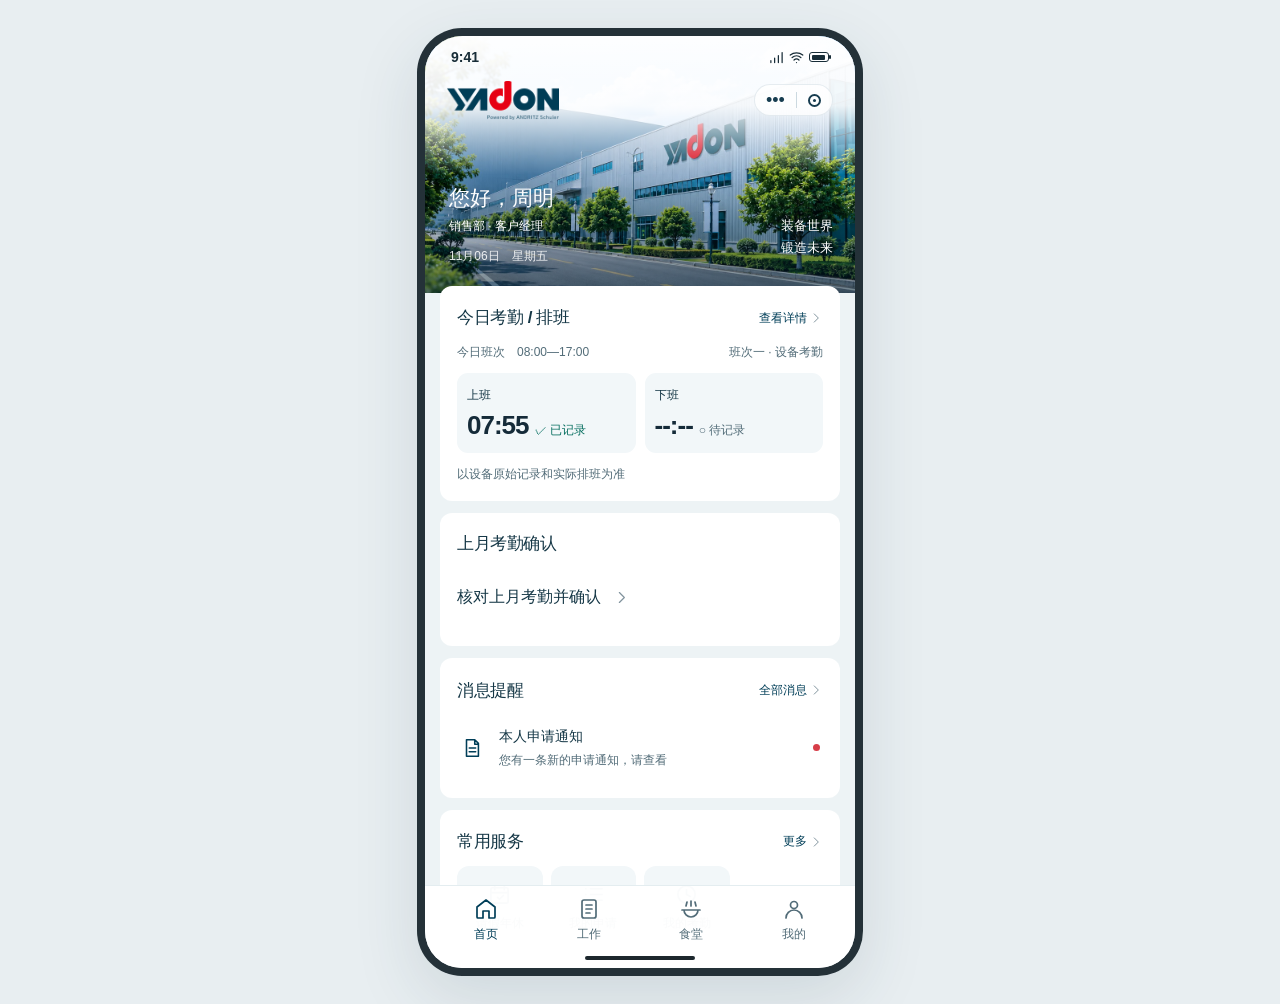
==== commit 8fcd4a8e: "Publish customer-confirmed PC 0336ce2 and mini be669b7 runtime" ====
--- a/mini-hifi/index.html
+++ b/mini-hifi/index.html
@@ -25,6 +25,6 @@
       </div>
     </div>
   </main>
-  <script type="module" src="app-5220b0b27aac.js"></script>
+  <script type="module" src="app-6aa2423344e3.js"></script>
 </body>
 </html>
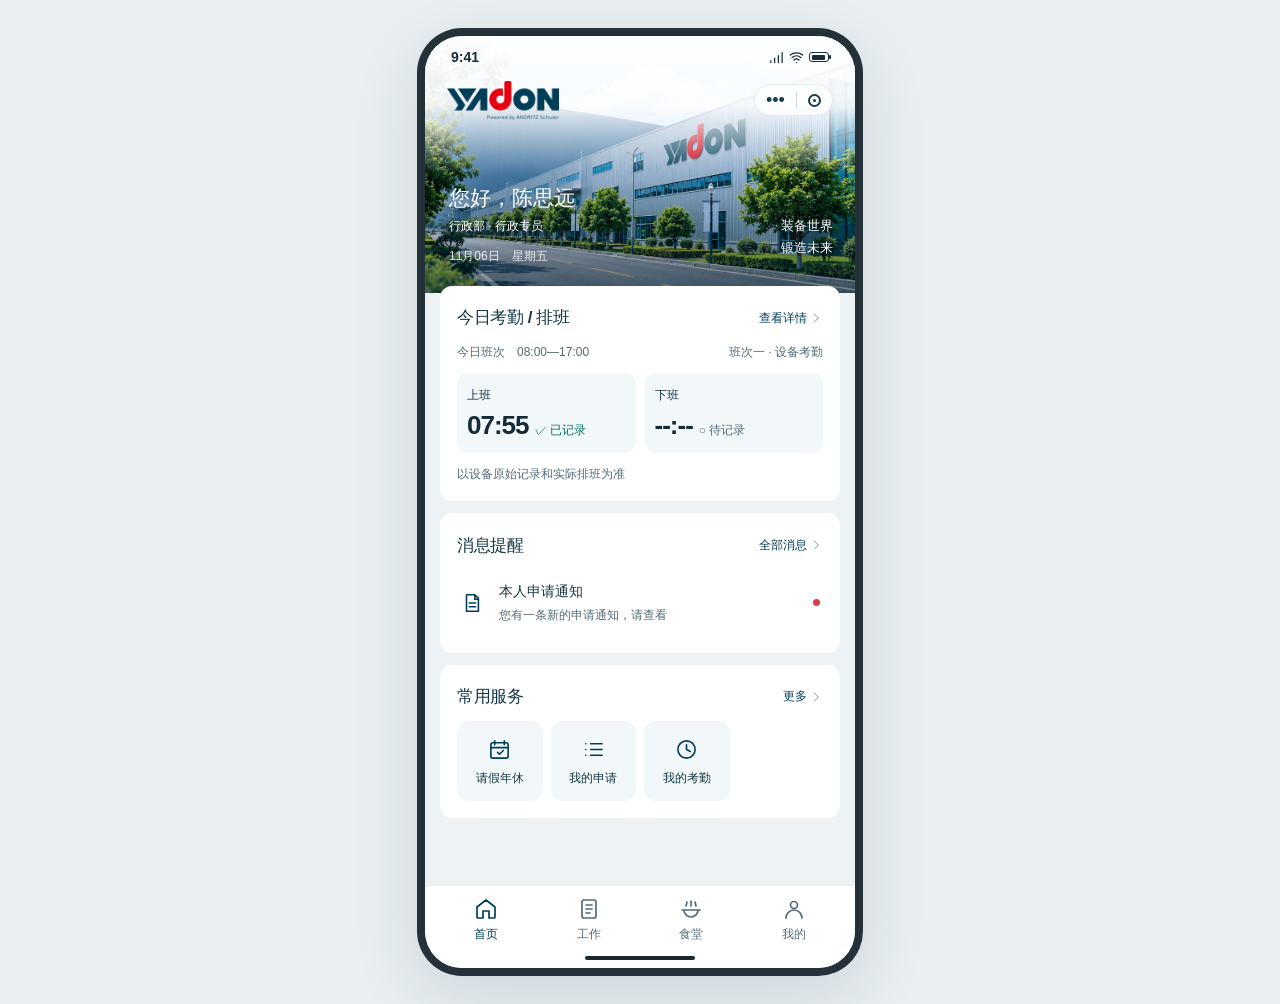
==== commit bd6c7b8d: "Publish reviewed task162 checkpoint before task163 source changes" ====
--- a/mini-hifi/index.html
+++ b/mini-hifi/index.html
@@ -6,7 +6,7 @@
   <meta name="theme-color" content="#003e58">
   <title>YADON · 园区服务</title>
   <link rel="icon" href="assets/yadon-logo-transparent-076b55e94ecc.webp">
-<link rel="preload" as="image" href="assets/factory-campus-yadon-KE5ZJ6PK.webp" fetchpriority="high"><link rel="stylesheet" href="theme-UUWST73K.css"></head>
+<link rel="preload" as="image" href="assets/factory-campus-yadon-KE5ZJ6PK.webp" fetchpriority="high"><link rel="stylesheet" href="theme-O2P2JHUK.css"></head>
 <body>
   <main class="stage">
     <div class="device" id="device">
@@ -25,6 +25,6 @@
       </div>
     </div>
   </main>
-  <script type="module" src="app-6aa2423344e3.js"></script>
+  <script type="module" src="app-ea65cfa46b2e.js"></script>
 </body>
 </html>
--- a/mini-hifi/theme-O2P2JHUK.css
+++ b/mini-hifi/theme-O2P2JHUK.css
@@ -0,0 +1 @@
+:root{--brand:#003e58;--ink:#153746;--secondary:#526c78;--muted:#526c78;--bg:#edf3f5;--card:#fff;--line:#e8eff2;--soft:#f3f7f9;--success:#076f60;--warning:#a46512;--danger:#bd3840;--radius:17px;--shadow:0 5px 19px rgba(21,61,78,.055);font-family:-apple-system,BlinkMacSystemFont,PingFang SC,Microsoft YaHei,sans-serif;color:var(--ink);font-synthesis:none;-webkit-font-smoothing:antialiased}*{box-sizing:border-box}body{margin:0;background:#e8eef1;min-height:100vh;display:grid;grid-template-columns:310px 1fr}button,input,select,textarea{font:inherit}button,a{-webkit-tap-highlight-color:transparent}button{cursor:pointer;color:inherit}button{transition:background-color .15s ease-out,transform .15s ease-out,box-shadow .15s ease-out}button:active:not(:disabled){transform:scale(.96)}button:focus-visible,a:focus-visible,input:focus-visible,select:focus-visible,textarea:focus-visible{outline:3px solid #70a9ba;outline-offset:3px}button:disabled{cursor:not-allowed;opacity:.5}a{color:inherit;text-decoration:none}svg{width:24px;height:24px;flex-shrink:0;stroke-width:1.7}h1,h2,h3,p{margin:0}h1,h2,h3{text-wrap:balance}p{text-wrap:pretty}button{border:0}button[hidden],[hidden]{display:none!important}.review{padding:38px 28px;background:#f8fbfc;border-right:1px solid #dce6eb;display:flex;flex-direction:column;align-items:flex-start;position:sticky;top:0;height:100vh;overflow:auto}.review>img{width:140px;height:49px;object-fit:contain;object-position:left}.eyebrow{font-size:11px;letter-spacing:1px;color:var(--secondary);margin:28px 0 13px}.review h1{font-size:27px;line-height:1.5;letter-spacing:-1px;font-weight:650}.review>p{font-size:12px;color:var(--secondary);margin:12px 0 25px}.review nav{display:grid;gap:5px;width:100%}.review nav a{display:flex;align-items:center;gap:12px;min-height:41px;padding:8px 12px;border-radius:8px;font-size:13px;color:#6b808c}.review nav a.active{background:#e8f0f3;color:var(--brand);font-weight:650}.review nav a span{font-size:10px;opacity:.65}.review-label{font-size:11px;color:var(--secondary);margin:22px 0 8px}.review select{width:100%;min-height:40px;padding:6px 10px;color:var(--ink);border:1px solid #d7e2e7;border-radius:7px;background:#fff;font-size:12px}.reset-review{margin:15px 0 0;background:var(--brand);color:#fff;min-height:39px;border-radius:7px;width:100%;font-size:12px}.review-note{font-size:11px;line-height:1.9;color:#788d97;margin-top:23px}.review-version{font-size:10px;letter-spacing:1px;color:#97a7ae;margin-top:20px}.stage{display:flex;flex-direction:column;align-items:center;padding:28px 24px;min-width:0}.device{width:446px;height:948px;max-width:100%;padding:8px;background:#243138;border-radius:45px;box-shadow:0 22px 65px #1d3e4e20}.viewport{width:100%;height:100%;position:relative;background:var(--bg);border-radius:37px;overflow:hidden;isolation:isolate}.scroll-area{height:100%;overflow:auto;overscroll-behavior:contain;scrollbar-width:none;padding-bottom:100px}.scroll-area::-webkit-scrollbar{display:none}.stage-caption{font-size:11px;color:#7f929c;margin-top:18px;letter-spacing:.5px}.statusbar{height:36px;display:flex;align-items:center;justify-content:space-between;padding:6px 26px 0;font-size:14px;font-weight:650;color:#182d38}.status-icons{display:flex;align-items:center;gap:5px}.status-icons svg{width:15px;height:15px;stroke-width:2}.battery{display:block;width:20px;height:10px;border:1px solid currentColor;border-radius:3px;position:relative;padding:1.5px}.battery:before{content:"";display:block;height:100%;width:90%;background:currentColor;border-radius:1px}.battery:after{content:"";position:absolute;right:-3px;top:2px;width:2px;height:4px;background:currentColor;border-radius:1px}.hero{height:257px;position:relative;background-image:linear-gradient(180deg,#fffffffc,#ffffffe8 27%,#fff0 54%,#0020318c),url("./assets/factory-campus-yadon-KE5ZJ6PK.webp");background-size:cover;background-position:center 47%}.brand-nav{height:56px;padding:0 22px;display:flex;justify-content:space-between;align-items:center}.brand-logo{width:112px;height:39px;object-fit:contain}.nav-capsule{height:32px;width:79px;border:1px solid #b9cbd55c;border-radius:19px;background:#ffffffc9;display:flex;align-items:center;justify-content:space-evenly;color:#173d50}.nav-capsule span{font-size:18px;line-height:16px}.nav-capsule i{width:1px;height:16px;background:#ccd9e0}.nav-capsule b{display:block;width:13px;height:13px;border:2px solid currentColor;border-radius:50%;position:relative}.nav-capsule b:after{content:"";position:absolute;width:3px;height:3px;background:currentColor;border-radius:50%;inset:3px}.hero-copy{position:absolute;left:24px;bottom:25px;color:#fff;text-shadow:0 2px 8px #00233330}.hero-copy h1{font-size:21px;font-weight:700;margin-bottom:4px}.hero-copy p{font-size:12px;line-height:1.8;font-weight:500}.hero-copy .date{margin-top:9px;font-size:12px;opacity:.88}.slogan{position:absolute;right:22px;bottom:34px;font-size:13px;font-weight:650;line-height:1.7;text-align:right;color:#fff;text-shadow:0 1px 7px #00233360}.content{padding:0 15px 17px;position:relative}.overlap{margin-top:-7px}.card{background:var(--card);border-radius:var(--radius);padding:17px;margin-bottom:12px;box-shadow:var(--shadow)}.card-head{display:flex;justify-content:space-between;align-items:center;min-height:27px;gap:8px;margin-bottom:9px}.card-head h2,.card-title{font-size:17px;line-height:1.5;font-weight:650;letter-spacing:-.4px}.text-link{background:none;padding:0 0 0 7px;min-height:44px;color:var(--brand);font-size:12px;display:flex;align-items:center;gap:2px;white-space:nowrap}.text-link svg{width:14px;height:14px}.card-head:has(.text-link){margin-top:-7px;margin-bottom:2px}.hint{font-size:12px;line-height:1.7;color:var(--secondary)}.schedule{display:flex;justify-content:space-between;font-size:12px;color:var(--secondary);margin:4px 0 12px;gap:8px}.attendance-grid{display:grid;grid-template-columns:1fr 1fr;gap:9px}.attendance-cell{background:#f2f7f9;border-radius:11px;padding:12px 10px}.attendance-cell>span{font-size:12px;font-weight:600}.attendance-time{font-size:26px;font-weight:750;letter-spacing:-1px;margin-top:6px;white-space:nowrap;display:flex;align-items:baseline;gap:6px;color:#152b39;font-variant-numeric:tabular-nums}.attendance-time small{font-size:12px;font-weight:500;letter-spacing:0;color:var(--success)}.attendance-time small.wait{color:var(--secondary)}.attendance-note{font-size:12px;color:var(--secondary);margin-top:11px;line-height:1.7}.attendance-special{display:flex;align-items:center;gap:13px;padding:10px 0 6px}.attendance-special svg{width:32px;height:32px;color:var(--brand)}.attendance-special h3{font-size:18px;font-weight:600;margin-bottom:5px}.message-row,.list-row{width:100%;display:flex;align-items:center;gap:12px;background:transparent;text-align:left;min-height:63px;padding:11px 0;border-bottom:1px solid var(--line)}.message-row:last-child,.list-row:last-child{border-bottom:0}.leading-icon{width:30px;flex-shrink:0;display:grid;place-items:center;color:var(--brand)}.leading-icon svg{width:22px;height:22px}.row-main{flex:1;min-width:0}.row-title{font-size:14px;font-weight:550;line-height:1.6;overflow-wrap:anywhere}.row-sub{font-size:12px;color:var(--secondary);margin-top:3px;line-height:1.6}.chevron{width:17px;height:17px;color:#81939d}.red-dot{width:7px;height:7px;background:#d73d48;border-radius:50%;flex-shrink:0;margin-right:3px}.quick-grid{display:grid;grid-template-columns:repeat(4,minmax(0,1fr));gap:8px}.quick{border-radius:12px;min-height:80px;padding:13px 2px 10px;background:#f2f7f9;display:flex;flex-direction:column;align-items:center;justify-content:center;gap:9px;color:var(--brand);min-width:0}.quick span{font-size:12px;font-weight:600;color:var(--ink);white-space:nowrap}.quick svg{width:23px;height:23px}.tag{flex-shrink:0;padding:3px 8px;border-radius:5px;background:#edf3f5;color:var(--secondary);font-size:12px;line-height:1.6;white-space:nowrap;font-weight:500}.tag.success{background:#e1f3ec;color:#137961}.tag.warning{background:#fff1dc;color:#98600f}.tag.danger{background:#fbe8e9;color:#b33a42}.tag.info{background:#e8f0f7;color:#456d90}.tag.neutral{background:#eef2f4;color:var(--secondary)}.page-top{height:157px;background:linear-gradient(180deg,#ffffffed,#f6fafbd9 76%,#edf3f5),url("./assets/factory-campus-yadon-KE5ZJ6PK.webp") center 46%/cover;position:relative}.page-top .brand-nav{height:54px}.page-title{padding:7px 22px 0;display:flex;justify-content:space-between;align-items:center}.page-title h1{font-size:24px;letter-spacing:-.7px;font-weight:700}.page-title p{font-size:12px;color:var(--secondary);margin-top:4px}.page-title .icon-button{color:var(--brand)}.icon-button{display:grid;place-items:center;background:transparent;min-width:44px;min-height:44px;padding:10px;border-radius:12px;font-size:27px;line-height:1}.dual{display:grid;grid-template-columns:1fr 1fr;gap:12px;margin-bottom:12px}.entry-card{display:flex;align-items:center;gap:12px;padding:18px 14px;background:#fff;border-radius:15px;box-shadow:var(--shadow);min-height:91px;text-align:left}.entry-icon{display:grid;place-items:center;width:39px;height:43px;border-radius:11px;color:var(--brand);background:#eef5f8;flex-shrink:0}.entry-card h2{font-size:15px;font-weight:650;margin-bottom:5px}.entry-card p{font-size:12px;color:var(--secondary)}.service-grid{display:grid;grid-template-columns:repeat(3,minmax(0,1fr));row-gap:7px;column-gap:2px;margin:8px -8px 0}.service{display:flex;align-items:center;flex-direction:column;gap:10px;justify-content:center;min-height:86px;padding:10px 3px;background:transparent;color:var(--brand);border-radius:10px}.service svg{width:27px;height:27px}.service span{font-size:13px;color:var(--ink);font-weight:500;white-space:nowrap}.service:active{background:#f0f6f8}.service .locked{color:#758d99}.section-eyebrow{font-size:11px;color:var(--secondary);margin-top:5px}.recent .list-row{min-height:65px}.recent .row-sub{font-size:12px}.recent .row-title{font-size:14px}.section-heading{display:flex;align-items:center;justify-content:space-between;margin:21px 2px 12px}.section-heading h2{font-size:17px;font-weight:650}.booking-service{position:relative;display:flex;align-items:center;gap:14px;width:100%;min-height:105px;text-align:left;padding:19px 16px;background:#f3f7fb;border:1px solid #e7eef4;border-radius:13px;margin-top:11px;overflow:hidden;color:#214e6e}.booking-service.freight{background:#f1f8f6;color:#246f65;border-color:#e4efeb}.booking-art{width:58px;height:58px;display:grid;place-items:center;flex-shrink:0;border-radius:15px;background:#e5edf5}.freight .booking-art{background:#e2f0eb}.booking-art svg{width:35px;height:35px;stroke-width:1.3}.booking-service strong{display:block;font-size:17px;font-weight:650;margin-bottom:6px;color:var(--ink)}.booking-service p{font-size:12px;color:var(--secondary)}.booking-service .chevron{margin-left:auto}.booking-service:after{content:"";position:absolute;right:-20px;bottom:-45px;width:150px;height:100px;border:1px solid currentColor;opacity:.04;border-radius:50%;pointer-events:none}.notice-row .leading-icon{width:28px}.notice-row{min-height:53px}.notice-row .row-title{font-size:13px}.quiet-note{font-size:12px;line-height:1.7;color:var(--secondary);text-align:center;padding:5px 15px 16px}.balance-card{background:linear-gradient(115deg,#003e58,#145a70);color:#fff;position:relative;overflow:hidden;padding:22px;border-radius:17px;margin-bottom:12px;box-shadow:0 8px 18px #003e5815}.balance-card:after{content:"";position:absolute;width:180px;height:180px;border:1px solid #ffffff0d;border-radius:50%;right:-70px;top:-65px;box-shadow:0 0 0 24px #ffffff03,0 0 0 48px #ffffff03;pointer-events:none}.balance-top{display:flex;justify-content:space-between;align-items:center;font-size:13px;color:#d0e2e9}.balance-top button{color:#d0e2e9}.balance-amount{display:flex;align-items:baseline;gap:8px;margin:12px 0 17px;font-variant-numeric:tabular-nums}.balance-amount strong{font-size:38px;font-weight:650;letter-spacing:-1px}.balance-amount span{font-size:15px;opacity:.8}.balance-bottom{font-size:11px;color:#bdd4de;border-top:1px solid #ffffff24;padding-top:13px;display:flex;justify-content:space-between}.canteen-services .entry-card{min-height:88px}.week-strip{display:grid;grid-template-columns:repeat(7,minmax(0,1fr));gap:3px;margin:13px -5px 12px}.day-button{background:none;display:flex;flex-direction:column;gap:9px;align-items:center;padding:10px 1px;min-height:63px;min-width:0;border-radius:10px;font-size:12px;color:var(--secondary)}.day-button b{font-size:15px;font-weight:550;min-width:23px}.day-button.active{background:var(--brand);color:#fff}.menu-date{display:flex;justify-content:space-between;align-items:center;padding:6px 0 13px;font-size:12px;color:var(--secondary);border-bottom:1px solid var(--line)}.menu-dish{padding:15px 0;display:flex;gap:12px;align-items:center;border-bottom:1px solid var(--line)}.menu-dish:last-child{border-bottom:0}.dish-symbol{width:39px;height:39px;display:grid;place-items:center;background:#f2f6f5;border-radius:11px;color:#638a75}.dish-symbol svg{width:24px;height:24px;stroke-width:1.3}.menu-dish h3{font-size:14px;font-weight:550;margin-bottom:4px}.menu-dish p{font-size:12px;color:var(--secondary)}.menu-dish .price{margin-left:auto;font-size:15px;font-weight:600;color:var(--brand);font-variant-numeric:tabular-nums}.menu-foot{color:var(--secondary);font-size:12px;line-height:1.6;padding-top:11px;text-align:center}.profile-top{height:192px;background:linear-gradient(180deg,#f9fcff,#edf3f5);position:relative}.profile-top:after{content:"";position:absolute;right:0;top:20px;width:140px;height:140px;background:radial-gradient(circle,#dcebf0,transparent 69%);pointer-events:none}.profile-top .brand-nav{height:54px}.profile-header{display:flex;align-items:center;gap:16px;padding:20px 24px 0;position:relative;z-index:1}.avatar{width:65px;height:65px;flex-shrink:0;border-radius:22px;background:#dce9ef;color:var(--brand);display:grid;place-items:center;font-size:25px;font-weight:500;box-shadow:inset 0 0 0 1px #003e5805}.avatar svg{width:32px;height:32px;stroke-width:1.3}.profile-name{display:flex;align-items:center;gap:10px;margin-bottom:7px}.profile-name h1{font-size:24px;font-weight:650;letter-spacing:-.5px}.profile-meta{font-size:12px;color:var(--secondary);line-height:1.85}.profile-id{font-size:11px;color:var(--secondary);margin-bottom:1px;letter-spacing:.3px}.profile-card .list-row{min-height:65px}.profile-status{font-size:12px;color:var(--secondary);margin-left:auto;white-space:nowrap}.identity-details{display:grid;grid-template-columns:1fr 1fr;gap:16px;padding:4px 0}.identity-details span{display:block;font-size:11px;color:var(--secondary);margin-bottom:6px}.identity-details strong{font-size:13px;font-weight:500}.profile-signoff{display:flex;flex-direction:column;align-items:center;gap:8px;color:#9eafb7;margin-top:35px;font-size:10px;letter-spacing:1px}.profile-signoff img{width:90px;height:32px;object-fit:contain;opacity:.4}.filter-bar{position:sticky;top:0;z-index:2;background:var(--bg);padding:0 15px 9px}.status-tabs{display:flex;gap:18px;overflow-x:auto;scrollbar-width:none;align-items:center;height:45px;white-space:nowrap}.status-tabs button{position:relative;height:44px;background:transparent;padding:0;color:var(--secondary);font-size:13px;flex-shrink:0}.status-tabs button.active{font-weight:650;color:var(--brand)}.status-tabs button.active:after{content:"";position:absolute;height:3px;width:17px;border-radius:2px;bottom:2px;left:calc(50% - 8px);background:var(--brand)}.search-line{display:flex;gap:8px;margin-top:6px}.search-box{display:flex;align-items:center;gap:8px;flex:1;min-width:0;padding:0 12px;background:#fff;border:1px solid #e3ebee;border-radius:10px;height:43px}.search-box svg{width:17px;height:17px;color:#8a9ca6}.search-box input{border:0;background:none;outline:none;font-size:12px;width:100%;min-width:0;color:var(--ink);height:100%}.filter-button{background:#fff;width:44px;height:43px;border-radius:10px;border:1px solid #e3ebee;display:grid;place-items:center;position:relative}.filter-button svg{width:20px;height:20px}.filter-button.applied:after{content:"";width:6px;height:6px;background:var(--brand);position:absolute;right:7px;top:7px;border-radius:50%}.request-card{padding:16px 17px 0}.request-top{display:flex;gap:8px;align-items:center;margin-bottom:14px}.request-type{display:inline-flex;align-items:center;gap:7px;font-size:14px;font-weight:600}.request-type svg{width:19px;height:19px}.request-top .tag{margin-left:auto}.request-card h2{font-size:16px;font-weight:600;margin:0 0 13px}.key-row{display:flex;gap:12px;font-size:12px;line-height:1.75;margin:6px 0}.key-row>span{color:var(--secondary);width:58px;flex-shrink:0}.key-row>b{font-weight:400;flex:1;min-width:0;overflow-wrap:anywhere}.request-bottom{margin-top:13px;display:flex;align-items:center;justify-content:space-between;min-height:48px;border-top:1px solid var(--line);gap:8px}.request-bottom>span{font-size:12px;color:var(--secondary);font-variant-numeric:tabular-nums}.request-bottom button{color:var(--brand);font-size:12px;display:flex;align-items:center;min-height:44px;background:transparent;padding:0}.request-bottom button svg{width:15px;height:15px}.tabbar{position:absolute;bottom:0;left:0;right:0;height:83px;display:flex;justify-content:space-around;align-items:flex-start;background:#fffffffa;border-top:1px solid #e4edf0;padding:11px 10px 22px;z-index:5}.tabbar:after{content:"";position:absolute;width:110px;height:4px;background:#1d272d;border-radius:4px;bottom:8px;left:calc(50% - 55px)}.tabbar a{display:flex;flex:1;flex-direction:column;align-items:center;justify-content:center;gap:5px;min-height:45px;color:var(--secondary);font-size:12px}.tabbar a svg{width:23px;height:23px}.tabbar a.active{color:var(--brand);font-weight:600}.empty{display:flex;align-items:center;justify-content:center;flex-direction:column;text-align:center;gap:12px;padding:37px 15px;color:var(--secondary);min-height:150px}.empty>svg{width:39px;height:39px;stroke-width:1.25;color:#8aa1ad}.empty h3{font-size:15px;color:#526e7c;font-weight:500}.empty p{font-size:12px;line-height:1.8;max-width:260px}.primary,.secondary{min-height:46px;border-radius:10px;padding:11px 17px;font-size:14px;display:flex;align-items:center;justify-content:center;gap:8px;font-weight:550}.primary{background:var(--brand);color:#fff}.secondary{background:#f0f5f7;color:var(--brand)}.full{width:100%}.button-row{display:flex;gap:10px;margin-top:18px}.button-row>*{flex:1}.sheet-layer{position:absolute;inset:0;z-index:20;display:flex;align-items:flex-end}.scrim{position:absolute;inset:0;background:#102a3c60;width:100%;height:100%;border-radius:0}.scrim:active{transform:none!important}.sheet{position:relative;background:#fff;border-radius:23px 23px 0 0;width:100%;max-height:84%;display:flex;flex-direction:column;box-shadow:0 -10px 40px #003e5814;outline:0}.sheet-handle{width:35px;height:4px;background:#d6e0e5;border-radius:3px;margin:10px auto 1px;flex-shrink:0}.sheet-head{padding:2px 14px 2px 22px;display:flex;align-items:center;justify-content:space-between;min-height:57px;flex-shrink:0}.sheet-head h2{font-size:18px;font-weight:650}.sheet-body{padding:3px 22px 30px;overflow:auto;overscroll-behavior:contain}.sheet-body .card{box-shadow:none;border:1px solid var(--line);margin-top:15px}.sheet-body .list-row{text-align:left}.sheet-body .hint{margin-bottom:12px}.sheet-body .primary{margin-top:19px}.sheet-body .empty{min-height:180px}.sheet-body .tag{display:inline-block}.detail-title{font-size:20px;font-weight:650;margin:5px 0 8px}.detail-separator{height:1px;background:var(--line);margin:19px 0}.detail-label{font-size:13px;font-weight:600;margin-bottom:12px}.detail-note{background:#f3f7f9;padding:12px;border-radius:9px;font-size:12px;line-height:1.8;color:var(--secondary);margin-top:16px}.timeline{display:grid;gap:0}.timeline-item{position:relative;padding:0 0 19px 22px;border-left:1px solid #dce8ec;margin-left:4px}.timeline-item:before{content:"";position:absolute;width:7px;height:7px;background:#739eac;border:3px solid #edf5f7;border-radius:50%;box-sizing:content-box;left:-7px;top:2px}.timeline-item:last-child{padding-bottom:0;border-left-color:transparent}.timeline-item h3{font-size:13px;font-weight:550;line-height:1.6}.timeline-item p{font-size:11px;color:var(--secondary);margin-top:5px;line-height:1.7}.form-field{display:block;margin:18px 0}.form-field>span{display:block;font-size:13px;margin-bottom:9px;font-weight:500}.form-field input,.form-field textarea{width:100%;border:1px solid #dce7ec;border-radius:9px;background:#f9fbfc;padding:12px;min-height:47px;color:var(--ink);font-size:14px;appearance:none}.form-field textarea{resize:vertical;min-height:85px}.form-error{font-size:12px;line-height:1.7;color:var(--danger);margin-top:9px}.chip-group{display:flex;gap:7px;flex-wrap:wrap;margin:12px 0}.chip{min-height:42px;padding:9px 15px;border-radius:9px;background:#f2f6f8;color:var(--secondary);font-size:13px;border:1px solid transparent}.chip.active{background:#edf4f7;color:var(--brand);border-color:#4f8197}.toast{position:absolute;z-index:30;bottom:110px;left:50%;transform:translate(-50%);padding:12px 17px;background:#163a4deb;border-radius:10px;max-width:85%;min-width:180px;text-align:center;color:#fff;font-size:13px;line-height:1.7;pointer-events:none}.success-symbol{width:62px;height:62px;border-radius:50%;background:#e5f4ed;color:var(--success);display:grid;place-items:center;margin:12px auto 18px}.success-symbol svg{width:30px;height:30px}.result{text-align:center;padding:12px 0}.result h3{font-size:20px;margin-bottom:13px}.result p{font-size:13px;color:var(--secondary);line-height:1.8}.result .primary{width:100%}.privacy-state{display:flex;align-items:center;justify-content:space-between;padding:14px 0;border-bottom:1px solid var(--line);font-size:13px}.face-outline{display:grid;place-items:center;width:100px;height:110px;border:1px solid #d8e6ec;border-radius:25px;color:#7596a5;background:#f4f8fa;margin:14px auto}.face-outline svg{width:65px;height:65px;stroke-width:1}.ledger{padding:12px 0;border-bottom:1px solid var(--line);display:flex;justify-content:space-between;gap:10px}.ledger h3{font-size:13px;font-weight:500}.ledger p{font-size:12px;color:var(--secondary);margin-top:6px}.ledger b{font-size:14px;font-weight:600;font-variant-numeric:tabular-nums}.notice-copy{font-size:13px;color:var(--secondary);line-height:1.9}.notice-copy p{margin-bottom:13px}@media(min-width:701px)and (max-width:1000px){body{grid-template-columns:255px 1fr}.review{padding:25px 20px}.stage{padding:20px 15px}.device{width:406px;height:860px;border-radius:42px}.review h1{font-size:24px}}@media(max-width:700px){body{display:block;background:var(--bg)}.review,.stage-caption{display:none}.stage{padding:0;display:block}.device{padding:0;border-radius:0;width:100%;height:100dvh;max-width:none;box-shadow:none;background:var(--bg)}.viewport{border-radius:0}.tabbar{height:calc(62px + env(safe-area-inset-bottom));padding-bottom:env(safe-area-inset-bottom);padding-top:8px}.tabbar:after{display:none}.scroll-area{padding-bottom:calc(78px + env(safe-area-inset-bottom))}.sheet-body{padding-bottom:calc(24px + env(safe-area-inset-bottom))}.toast{bottom:calc(88px + env(safe-area-inset-bottom))}}@media(max-width:350px){.content,.filter-bar{padding-left:12px;padding-right:12px}.card{padding:14px}.entry-card{gap:8px;padding:14px 10px}.entry-icon{width:30px}.entry-card h2{font-size:14px}.service span{font-size:12px}.attendance-time{font-size:22px;gap:3px}.attendance-time small{font-size:12px}.hero-copy{left:21px}.brand-nav{padding-left:19px;padding-right:19px}.status-tabs{gap:16px}.profile-meta{font-size:11px}}@media(prefers-reduced-motion:reduce){*,*:before,*:after{scroll-behavior:auto!important;transition:none!important}}.viewport:is([data-page=me],[data-page=externalMe]){--me-accent:var(--brand);background:var(--bg)}.viewport:is([data-page=me],[data-page=externalMe]) .scroll-area{background:var(--bg)}.me-compact-top{height:104px}.visually-hidden{position:absolute;width:1px;height:1px;padding:0;margin:-1px;overflow:hidden;clip-path:inset(50%);white-space:nowrap;border:0}.me-content{padding:0 13px 25px}.me-identity{display:flex;align-items:center;min-height:120px;border-radius:21px;border:1.5px solid #fffffffa;background:#f9fcff;position:relative;overflow:hidden;isolation:isolate;box-shadow:0 7px 22px #245aa80a;margin-bottom:14px;padding:12px 16px}.me-identity:before{content:"";position:absolute;z-index:-1;inset:0;background:url("./assets/identity-card-facets-v1-U33OCJKF.webp") center/cover no-repeat}.identity-body{display:flex;align-items:center;gap:12px;width:100%}.identity-avatar{display:grid;place-items:center;flex-shrink:0;width:60px;height:60px;border-radius:17px;background:#e5f8edc9;color:var(--brand)}.identity-avatar svg{width:40px;height:40px;stroke-width:1.55}.identity-info{min-width:0;border-left:1px solid #cbd8e6;padding-left:13px;padding-top:0;flex:1}.identity-info h2{font-size:22px;font-weight:650;letter-spacing:.2px;margin:0;color:var(--brand);overflow-wrap:anywhere}.identity-info dl{margin:0;display:grid;gap:3px}.identity-info dl>div{display:flex;gap:13px;min-width:0;line-height:1.5;font-size:13px}.identity-info dt{flex-shrink:0;width:37px;letter-spacing:7px;white-space:nowrap;color:#506875}.identity-info dd{margin:0;color:var(--brand);min-width:0;overflow-wrap:anywhere}.me-services{display:grid;padding:0 16px;border-radius:18px;background:#fffffff2;overflow:hidden}.me-service{position:relative;display:flex;align-items:center;text-align:left;width:100%;min-height:60px;gap:12px;padding:12px 0;border-radius:0;background:transparent;box-shadow:none}.me-service+.me-service{border-top:1px solid #e8eef3}.me-service-icon{display:grid;place-items:center;flex-shrink:0;width:24px;height:24px;color:var(--brand)}.me-service-icon svg{width:24px;height:24px;stroke-width:1.65}.me-service-icon .profile-accent{stroke:var(--me-accent)}.me-service-copy{display:flex;flex:1;min-width:0;flex-direction:column;gap:4px}.me-service-copy>strong{font-size:16px;font-weight:550;letter-spacing:.1px;color:#092f49;line-height:1.5}.me-service-copy>span{font-size:12px;color:#737d8b;line-height:1.6;overflow-wrap:anywhere}.me-service>.chevron{color:#6b7b8a;width:18px;height:18px;stroke-width:1.8;flex-shrink:0;margin-left:auto}.me-face-state{display:flex;align-items:center;gap:3px;padding:3px 7px;border-radius:15px;background:#e8faef;color:#074;font-size:12px;line-height:1.5;white-space:nowrap}.me-face-state svg{width:12px;height:12px;stroke-width:2.2}.viewport:is([data-page=me],[data-page=externalMe]) .tabbar{background:#ffffffed;border-top-color:#fff}.viewport:is([data-page=me],[data-page=externalMe]) .tabbar a{color:var(--secondary)}.viewport:is([data-page=me],[data-page=externalMe]) .tabbar a.active{position:relative;color:var(--me-accent)}.viewport:is([data-page=me],[data-page=externalMe]) .tabbar a.active:after{content:"";position:absolute;bottom:-6px;left:calc(50% - 23px);width:46px;height:4px;border-radius:3px;background:var(--me-accent)}@media(max-width:700px){.viewport:is([data-page=me],[data-page=externalMe]) .tabbar a.active:after{bottom:-1px}.viewport:is([data-page=me],[data-page=externalMe]) .tabbar a{padding-bottom:7px;gap:4px;min-height:49px}}@media(max-width:350px){.me-content{padding-left:10px;padding-right:10px}.me-identity{padding-left:12px;padding-right:12px}.identity-body{gap:10px}.identity-avatar{width:52px;height:52px}.identity-avatar svg{width:36px;height:36px}.identity-info{padding-left:10px}.identity-info dl>div{font-size:12px;gap:6px}.identity-info h2{font-size:21px}.me-service{gap:10px}.me-face-state{padding:3px 5px}}.identity-heading{display:flex;align-items:center;flex-wrap:wrap;gap:4px 9px;margin-bottom:5px}.identity-role{display:inline-flex;align-items:center;gap:4px;padding:3px 7px;border-radius:12px;background:#d8eef0;color:var(--brand);font-size:12px;white-space:nowrap}.identity-role svg{width:14px;height:14px}.canteen-compact-top{height:104px}.canteen-balance{padding:11px 16px 12px;margin-bottom:10px;color:#fff;background:linear-gradient(180deg,transparent 25%,#003e58c9 80%,#003e58b3 100%),var(--brand) url("./assets/canteen-account-wave-v1-YEJA3H4K.webp") center/100% 100% no-repeat;box-shadow:0 5px 18px #003e5826;border:1px solid #00728a;border-radius:17px}.canteen-balance:after{display:none}.canteen-balance .balance-top{display:flex;align-items:center;justify-content:flex-start;gap:9px}.balance-wallet{width:34px;height:34px;display:grid;place-items:center;flex:none;border-radius:9px;background:#ffffff23}.balance-wallet svg{width:21px;height:21px}.balance-owner{min-width:0;flex:1;padding-left:9px;border-left:1px solid #ffffff55}.balance-owner h2{font-size:15px;margin:0 0 2px}.balance-owner p{font-size:12px;margin:0;color:#d6edf3;overflow-wrap:anywhere}.canteen-balance .account-link{min-height:44px;min-width:44px;flex:none;padding:0;color:#fff;font-size:12px}.account-link>span{display:inline-flex;align-items:center;gap:2px;padding:4px 8px;border:1px solid #ffffff76;border-radius:20px;background:#003e5866}.account-link svg{width:12px;height:12px}.canteen-balance .balance-amount{margin:5px 0 7px;gap:6px;align-items:baseline}.canteen-balance .balance-amount strong{font-size:36px;font-weight:700;line-height:1.07;letter-spacing:-.7px;font-variant-numeric:tabular-nums}.canteen-balance .balance-amount>span{font-size:13px;opacity:1;color:#fff}.canteen-balance .balance-bottom{display:grid;grid-template-columns:1fr 1fr;border-top:1px solid #ffffff55;padding-top:8px;margin:0;font-size:12px;color:#edf7fa;line-height:1.5}.balance-bottom>div{display:flex;flex-wrap:wrap;align-items:baseline;gap:2px 6px}.balance-bottom>div+div{border-left:1px solid #ffffff55;padding-left:9px}.balance-bottom dd{margin:0;color:#fff;font-weight:650;font-variant-numeric:tabular-nums}.canteen-services{gap:10px;margin-bottom:10px}.canteen-services .entry-card{min-height:72px;padding:12px 14px;gap:11px}.canteen-services .entry-icon{width:35px;height:39px;border-radius:10px}.canteen-services .entry-icon svg{width:21px;height:21px}.canteen-services .entry-card h2{font-size:15px;margin-bottom:4px}.canteen-services .entry-card p{font-size:12px}.canteen-menu{padding:13px 17px 10px}.canteen-menu .card-head{margin:0 0 1px;min-height:44px}.canteen-selector{min-height:44px;max-width:155px;display:flex;align-items:center;justify-content:flex-end;gap:5px;padding:5px 8px;background:#f0f6f8;border-radius:9px;color:var(--brand);font-size:12px;font-weight:500}.canteen-selector>svg{width:13px;height:13px;transform:rotate(90deg)}.canteen-menu .week-strip{margin:5px -5px 6px;gap:4px}.canteen-menu .day-button{min-height:53px;padding:8px 1px;gap:5px}.canteen-menu .day-button b{font-size:14px}.canteen-menu .menu-date{font-size:12px;padding:5px 0 8px}.canteen-menu .tag{font-size:12px;padding:2px 7px}.canteen-menu .menu-dish{min-height:53px;padding:9px 0;gap:10px}.canteen-menu .dish-symbol{width:33px;height:33px;border-radius:9px}.canteen-menu .dish-symbol svg{width:20px;height:20px}.canteen-menu .menu-dish h3{font-size:13px;margin-bottom:3px}.canteen-menu .menu-dish p{font-size:12px}.canteen-menu .menu-dish .price{font-size:14px}.canteen-menu .menu-foot{padding-top:9px;font-size:12px}.canteen-content>.quiet-note{padding:1px 0 6px;font-size:12px}@media(max-width:350px){.canteen-services .entry-card{padding-left:11px;padding-right:9px;gap:8px}.canteen-services .entry-icon{width:28px}.canteen-services .entry-card h2{font-size:14px}.canteen-services .entry-card p{font-size:12px}.canteen-menu{padding-left:14px;padding-right:14px}.canteen-selector{max-width:127px;font-size:12px}.canteen-menu .card-head h2{font-size:16px}}.viewport[data-page=work],.viewport[data-page=work] .scroll-area{background:#edf3f5}.work-content{padding:0 15px 22px}.work-content .dual{gap:10px;margin-bottom:12px}.work-content .entry-card{min-height:76px;gap:10px;padding:13px 12px;border-radius:17px;background:#fff;box-shadow:var(--shadow)}.work-content .entry-icon{width:37px;height:40px;border-radius:11px;background:#f0f6f8;color:var(--brand)}.work-content .entry-icon svg{width:24px;height:24px;stroke-width:1.7}.work-entry-copy{min-width:0}.work-content .entry-card h2{font-size:15px;white-space:nowrap;margin-bottom:4px}.work-content .entry-card p{font-size:12px;white-space:nowrap}.work-content .entry-card>.chevron{width:13px;height:13px;margin-left:auto;color:#82969f}.work-content .card{padding:14px 16px;border-radius:17px}.work-content .service-grid{grid-template-columns:repeat(3,minmax(0,1fr));gap:4px 0;margin:7px -5px 0}.work-content .service{min-height:73px;gap:6px;padding:3px 0}.work-content .service-symbol{display:grid;place-items:center;width:40px;height:40px;background:#f0f6f8;border-radius:12px;color:var(--brand)}.work-content .service-symbol svg{width:24px;height:24px;stroke-width:1.7}.work-content .service span{font-size:13px;font-weight:500;color:var(--ink)}.work-content .work-accent{stroke:#078370}.work-content .service:active{background:#e8f0f3}.work-content .recent .list-row{min-height:70px;gap:10px;padding:10px 0}.work-content .recent .leading-icon{width:32px;height:35px;border-radius:10px;background:#f0f6f8;color:var(--brand)}.work-content .recent .leading-icon svg{width:23px;height:23px;stroke-width:1.7}.work-content .recent .row-title{font-size:14px;font-weight:600}.work-content .recent .row-sub{display:block;font-size:12px;margin-top:6px;color:var(--secondary)}.work-content .recent .tag{font-size:12px;padding:3px 7px;flex-shrink:0}.work-content .recent .list-row>.chevron{width:14px;height:14px;color:#82969f}@media(max-width:350px){.work-content .entry-card{gap:7px;padding:12px 9px}.work-content .entry-icon{width:29px;height:33px}.work-content .entry-card h2{font-size:14px}.work-content .entry-card p{font-size:12px}.work-content .entry-card>.chevron{width:11px}.work-content .recent .list-row{gap:7px}.work-content .recent .row-sub{font-size:12px}}body{grid-template-columns:minmax(0,1fr)}.secondary-content:has(.my-requests){padding:0}.viewport[data-page-kind=record-list] .secondary-card:has(>.my-requests){padding:0;margin:0;border:0;background:transparent;box-shadow:none}.chip,.filter-button{min-height:44px}.status-tabs .status-tab{min-width:44px;flex-shrink:0}.week-strip{grid-template-columns:repeat(7,minmax(44px,1fr));overflow-x:auto}.my-requests-filters{background:var(--card);border-radius:0 0 14px 14px;overflow:hidden}.my-requests-status{display:grid;grid-template-columns:repeat(4,minmax(0,1fr));border-bottom:1px solid var(--line)}.my-status{position:relative;min-height:48px;background:transparent;color:#526c78;font-size:14px}.my-status[aria-pressed=true]{font-weight:650;color:var(--brand)}.my-status[aria-pressed=true]:after{content:"";position:absolute;bottom:0;left:50%;transform:translate(-50%);width:36px;height:3px;border-radius:2px;background:var(--brand)}.my-type{width:100%;min-height:46px;padding:0 16px;display:flex;align-items:center;justify-content:space-between;background:var(--card);font-size:14px;color:var(--ink)}.my-type>span:last-child{display:flex;align-items:center;gap:5px;color:#526c78}.my-type svg{width:15px;height:15px;transform:rotate(90deg)}.my-requests-list{margin:12px 15px 0;padding:0 16px;background:var(--card);border-radius:var(--radius);box-shadow:var(--shadow)}.my-requests-list .record-row{min-height:72px}.my-requests-list .record-title{overflow-wrap:anywhere}.my-requests-list>button{margin:0 auto 16px}.sheet:has(.my-type-options) .sheet-head{justify-content:center;text-align:center}.sheet:has(.my-type-options) .sheet-head>button,.sheet:has(.my-type-options) .sheet-handle{display:none}.sheet:has(.my-type-options) .sheet-body{padding:0 0 env(safe-area-inset-bottom)}.my-type-option,.my-type-cancel{position:relative;display:block;width:100%;min-height:52px;border-top:1px solid var(--line);background:var(--card);font-size:15px;color:var(--ink)}.my-type-option svg{position:absolute;right:18px;top:17px;width:18px;height:18px;color:var(--brand)}.my-type-option[aria-pressed=true]{font-weight:650;color:var(--brand)}.my-type-cancel{border-top:8px solid var(--bg);min-height:60px}.my-status:focus-visible,.my-type:focus-visible,.my-type-option:focus-visible,.my-type-cancel:focus-visible{outline-offset:-3px}.leave-detail-view{grid-template-columns:minmax(0,1fr)}.leave-detail-view :is(.review,.stage-caption){display:none}.secondary-card:has(>.leave-detail){padding:0;margin:0;background:transparent;box-shadow:none;border:0}.leave-detail{display:grid;gap:12px;color:var(--ink)}.leave-panel{padding:16px;background:var(--card);border-radius:var(--radius);box-shadow:var(--shadow)}.leave-panel h2{margin:0 0 10px;color:var(--brand);font-size:16px;line-height:1.5}.leave-panel p{margin:0;color:#526c78;font-size:13px;line-height:1.55}.leave-summary{background:linear-gradient(112deg,#fff 22%,#e8f2f6);border:1px solid #dce9ef;box-shadow:none}.leave-summary h2{margin:3px 0 7px;font-size:27px;line-height:1.4}.leave-summary h2:before{content:"";display:inline-block;width:8px;height:8px;margin-right:9px;vertical-align:middle;border-radius:50%;background:var(--warning)}.leave-panel dl,.leave-panel dd{margin:0}.leave-panel dl>div{display:grid;grid-template-columns:5em minmax(0,1fr);gap:8px;padding:4px 0;font-size:14px;line-height:1.5}.leave-panel dl>div+div{border-top:1px solid var(--line)}.leave-panel dt{color:#526c78}.leave-panel dd{text-align:right;overflow-wrap:anywhere;font-variant-numeric:tabular-nums}.booking-intro{display:flex;align-items:flex-start;justify-content:space-between;gap:10px;background:linear-gradient(112deg,#fff 22%,#e8f2f6);border:1px solid #dce9ef;box-shadow:none}.booking-intro h2{font-size:24px;margin:4px 0 6px}.booking-intro button{min-height:44px;flex-shrink:0;font-size:13px;padding-inline:10px}#booking-form .form-field{margin:10px 0 0}#booking-form .form-field input{min-width:0;width:100%;min-height:44px}#booking-form [aria-invalid=true]{outline:1px solid var(--danger)}.booking-required{margin-left:4px;color:#ab4237;font-weight:500}.booking-choices{border:0;margin:12px 0 0;padding:0;min-width:0}.booking-choices legend,.booking-photo>span:first-child{font-size:14px;color:var(--ink)}.booking-choices .chip-group{margin:8px 0 0}.booking-photo{display:flex;align-items:center;gap:8px;flex-wrap:wrap;margin-top:12px}.booking-photo button{min-height:44px;display:inline-flex;align-items:center;gap:6px}.booking-photo svg{width:16px;height:16px}.booking-submit .primary,.booking-reading-actions .primary{margin-top:0;min-height:46px}.booking-submit .form-error:empty{display:none}.booking-reading{display:grid;gap:12px}.secondary-card:has(>.booking-reading){padding:0;margin:0;background:transparent;box-shadow:none;border:0}.booking-reading header{padding:4px 3px}.booking-reading header p{color:var(--secondary);font-size:13px}.booking-reading header h2{margin-top:6px;color:var(--brand);font-size:22px}.booking-reading .leave-panel p{font-size:15px;line-height:1.8}.booking-reading-actions{display:grid;gap:8px}.leave-timeline{list-style:none;margin:0;padding:0}.leave-timeline li{position:relative;padding:0 0 16px 24px}.leave-timeline li:last-child{padding-bottom:0}.leave-timeline li:not(:last-child):after{content:"";position:absolute;left:6px;top:12px;bottom:-10px;width:1px;background:#b7cdd7}.leave-timeline li:before{content:"";position:absolute;z-index:1;left:1px;top:5px;width:12px;height:12px;box-sizing:border-box;border:2px solid var(--brand);border-radius:50%;background:var(--brand)}.leave-timeline li[aria-current]:before{background:var(--card);border-color:var(--warning)}.leave-timeline strong{display:block;font-size:15px;line-height:1.5}.leave-timeline p{margin-top:2px}.leave-timeline li[aria-current] p{color:var(--warning)}.viewport[data-secondary=true] .scroll-area{background:var(--bg);padding-bottom:calc(24px + env(safe-area-inset-bottom))}.secondary-header{position:sticky;top:0;z-index:6;background:#f8fbfcf7;border-bottom:1px solid #e4edf0}.secondary-nav{height:58px;display:grid;grid-template-columns:79px minmax(0,1fr) 79px;align-items:center;gap:6px;padding:0 16px}.secondary-nav h1{font-size:17px;font-weight:600;text-align:center;outline:none;line-height:1.5}.back-button{width:44px;height:44px;display:grid;place-items:center;background:transparent;border-radius:12px;color:var(--brand)}.back-button svg{width:20px;height:20px;transform:rotate(180deg)}.secondary-content{padding:16px 15px 0}.secondary-card{padding:17px;min-height:100px;box-shadow:0 5px 19px #153d4e08}.secondary-card .list-row{text-align:left}.secondary-card .hint{margin-bottom:12px}.secondary-card .primary{margin-top:19px}.secondary-card .empty{min-height:230px}.secondary-card>.detail-title{font-size:22px}.account-summary{display:flex;flex-direction:column;align-items:flex-start;gap:8px}.account-summary h2{margin:0;font-size:14px;font-weight:500;color:var(--secondary)}.account-summary strong{font-size:32px;font-weight:650;line-height:1.2;color:var(--brand);font-variant-numeric:tabular-nums}.account-summary>span{font-size:12px;color:var(--secondary)}.secondary-card .key-row{gap:16px}.secondary-card .key-row b{overflow-wrap:anywhere;text-align:right}.viewport[data-page-kind=selection] .secondary-card{padding:0;background:transparent;box-shadow:none}.selection-intro{padding:3px 3px 18px}.selection-intro h2{font-size:18px;font-weight:600;margin-bottom:7px}.selection-intro p{font-size:12px;line-height:1.7;color:var(--secondary)}.choice-options{display:grid;gap:12px}.choice-card{display:flex;align-items:center;gap:12px;width:100%;min-height:104px;padding:18px 16px;text-align:left;border-radius:16px;background:#fff;border:1px solid #e4edf0;box-shadow:0 4px 15px #153d4e04}.choice-icon{display:grid;place-items:center;width:42px;height:46px;flex-shrink:0;border-radius:12px;background:#edf4f7;color:var(--brand)}.choice-card:nth-child(2) .choice-icon{background:#edf7f2;color:#237760}.choice-icon svg{width:26px;height:26px}.choice-copy{display:flex;flex:1;min-width:0;flex-direction:column;gap:7px}.choice-copy strong{font-size:16px;font-weight:600}.choice-copy>span{font-size:12px;color:var(--secondary);line-height:1.6}.choice-cta{display:flex;align-items:center;gap:2px;flex-shrink:0;font-size:12px;font-weight:550;color:var(--brand)}.choice-cta svg{width:12px;height:12px}.choice-card:active{background:#f5f9fa}.sheet-body .choice-card{padding:13px 12px;min-height:88px;border-color:var(--line);box-shadow:none}.viewport[data-page-kind=record-list] .secondary-card{padding:0 17px}.record-list{width:100%}.record-item+.record-item{border-top:1px solid var(--line)}.record-row{display:flex;align-items:center;gap:12px;width:100%;min-height:88px;padding:17px 0;text-align:left;background:transparent;border-radius:0}.record-main{display:flex;flex:1;min-width:0;flex-direction:column;gap:8px}.record-heading{display:flex;align-items:flex-start;justify-content:space-between;gap:12px}.record-title{font-size:15px;font-weight:600;line-height:1.6;color:var(--ink);overflow-wrap:anywhere}.record-heading .tag{flex-shrink:0;margin-top:1px}.record-meta{display:grid;gap:5px;font-size:12px;line-height:1.65;color:#425e6c;overflow-wrap:anywhere}.record-label{color:var(--secondary)}.record-summary{font-size:12px;line-height:1.8;color:var(--secondary);display:-webkit-box;-webkit-line-clamp:2;-webkit-box-orient:vertical;overflow:hidden}.record-arrow{display:grid;place-items:center;width:13px;flex-shrink:0;color:#8a9ca5}.record-arrow svg{width:13px;height:13px}.record-row:active{background:#f4f8f9;transform:none!important}.viewport[data-page-kind=record-list] .secondary-card>.chip-group{padding-top:12px;margin-top:0}.viewport[data-list-type=messages] .record-title{font-weight:550}.task-status{grid-template-columns:repeat(2,minmax(0,1fr))}.task-toolbar,.task-batch-controls{display:flex;align-items:center;gap:8px;padding:10px 0;color:var(--secondary);font-size:13px}.task-toolbar{border-bottom:1px solid var(--line)}.task-toolbar button:last-child:not(:first-child){margin-left:auto}.task-toolbar button,.task-batch-controls button{min-width:44px;min-height:44px;padding-inline:12px}.task-batch-controls{flex-wrap:wrap;border-top:1px solid var(--line)}.task-batch-controls .button-row{width:100%;margin-top:0}.task-batch-controls button:disabled,.task-check:disabled{opacity:.45}.record-item:has(>.task-check){display:flex;align-items:center;gap:6px}.record-item:has(>.task-check) .record-row{min-width:0}.task-check{display:grid;place-items:center;position:relative;flex:0 0 44px;width:44px;height:44px;background:transparent;color:#fff}.task-check:before{content:"";width:22px;height:22px;border:1px solid #859ca8;border-radius:6px}.task-check[aria-pressed=true]:before{background:var(--brand);border-color:var(--brand)}.task-check svg{position:absolute;width:16px;height:16px}#task-type,#task-result{min-height:44px;width:100%;color:var(--ink);background:var(--card);border:1px solid var(--line);border-radius:10px;padding:0 10px;font:inherit}.secondary-card .approval-actions>button{min-height:48px;margin-top:0}.notice-list .record-row{min-height:72px;padding:14px 0}.notice-list .record-main{gap:4px}.object-summary{border:1px solid #dce9ef;background:linear-gradient(112deg,#fff 22%,#e8f2f6);box-shadow:none}.object-summary>div{display:flex;align-items:flex-start;justify-content:space-between;gap:12px;margin:5px 0}.object-summary h2{margin:0;font-size:23px;line-height:1.4;overflow-wrap:anywhere}.object-summary .tag{flex-shrink:0;margin-top:4px}.leave-panel .object-note{margin-top:12px;padding-top:12px;border-top:1px solid var(--line)}.message-article{padding:5px 2px 4px}.message-article .article-kind{font-size:12px;color:var(--secondary)}.message-article h2{margin:8px 0 18px;color:var(--brand);font-size:22px;line-height:1.45}.message-article p{font-size:15px;line-height:1.85;overflow-wrap:anywhere}.message-article button{margin-top:24px}.point-context{display:flex;align-items:center;gap:10px;padding:12px 0;border-bottom:1px solid var(--line)}.point-context strong{color:var(--brand);font-size:16px}.point-context span{color:var(--secondary);font-size:12px}.viewport[data-page-kind=record-list] .secondary-card:has(>.voucher-list){padding:0;background:transparent;box-shadow:none}.voucher-list .record-item{padding:0 16px;background:var(--card);border:1px solid var(--line);border-left:4px solid #a5b5bc;border-radius:14px}.voucher-list .record-item:has(.tag.success){border-left-color:var(--success)}.voucher-list .record-item+.record-item{margin-top:10px}.ledger-days section+section{border-top:1px solid var(--line)}.ledger-days h3{padding-top:8px;color:var(--secondary);font-size:12px;font-weight:500}.ledger-days .ledger{min-height:56px;align-items:center;border:0}.ledger-days .ledger strong,.ledger-days .ledger b{font-size:16px}.ledger-days .ledger p,.ledger-days .ledger small{font-size:12px}.ledger-days .ledger b{white-space:nowrap;font-variant-numeric:tabular-nums}.ledger-days .ledger-credit{color:var(--success)}.picker-options{display:grid;gap:8px}.picker-option{display:flex;justify-content:space-between;align-items:center;gap:12px;min-height:52px;padding:12px 14px;border-radius:11px;background:#f4f7f9;font-size:14px;text-align:left;border:1px solid transparent}.picker-check{display:grid;place-items:center;width:20px;height:20px;border:1px solid #bacbd2;border-radius:50%;color:var(--success)}.picker-check svg{width:15px;height:15px}.picker-option[aria-checked=true]{background:#eef8f3;border-color:#92bda9}.picker-option[aria-checked=true] .picker-check{background:#078370;color:#fff;border-color:#078370}@media(max-width:350px){.choice-card{padding:15px 12px;gap:9px}.choice-icon{width:34px;height:40px}.choice-copy strong{font-size:15px}.choice-copy>span{font-size:12px}.choice-cta{font-size:12px}}.viewport[data-secondary=true] .sheet{max-height:65%}@media(max-width:350px){.secondary-nav{grid-template-columns:55px minmax(0,1fr) 65px;padding:0 12px}.secondary-nav .nav-capsule{width:65px}.secondary-nav h1{font-size:16px}.secondary-content{padding:12px 10px 0}}.visit-id-note{margin-top:6px!important}.visit-host{display:flex;align-items:center;justify-content:space-between;gap:10px;padding:10px 0;border-bottom:1px solid var(--line);font-size:14px}.visit-host small{display:block;margin-top:4px;color:var(--secondary)}.visit-host button,[data-action^=visit-companion-]{min-height:44px}[data-action=visit-companion-add]{margin-top:10px}#visit-points{color:var(--secondary);text-align:right}.visit-companion{min-width:0;border:1px solid var(--line);border-radius:12px;padding:0 12px 12px;margin:14px 0 0}.visit-uploader{display:block}.visit-photo-grid{margin-top:8px}.visit-photo-grid .visit-photo-tile,.visit-photo-preview{width:76px;height:76px;display:grid;place-content:center;border-radius:4px;background:var(--bg);color:var(--brand)}.visit-photo-grid .visit-photo-tile svg{width:28px;height:28px}.visit-photo-preview{position:relative;justify-items:center;font-size:12px;gap:4px}.visit-photo-preview .visit-photo-delete{position:absolute;top:0;right:0;min-width:44px;min-height:44px;align-items:flex-start;justify-content:flex-end;padding:0 6px;background:transparent;color:var(--brand);font-size:20px}.visit-photo-actions{display:grid}.visit-action-cell{min-height:52px;border-radius:0;border-top:1px solid var(--line);background:var(--card);font-size:16px}.visit-action-cell:last-child{border-top:8px solid var(--bg)}.visit-searchbar{min-height:44px;display:flex;align-items:center;gap:8px;background:var(--bg);border-radius:6px;padding:0 12px;color:var(--secondary)}.visit-searchbar svg,.visit-add-cell svg{width:18px;height:18px;flex-shrink:0}.visit-searchbar input{min-width:0;min-height:44px;width:100%;border:0;background:transparent;color:var(--ink);font:inherit}#visit-host-results .picker-option{width:100%;border:0;border-bottom:1px solid var(--line);border-radius:0;background:var(--card)}#visit-host-results .picker-option svg{width:16px;height:16px}.visit-add-cell{width:100%;display:flex;align-items:center;gap:8px;padding:10px 0;border-radius:0;border-bottom:1px solid var(--line);background:transparent;color:var(--brand);font-size:14px}.visit-agree{display:flex;align-items:flex-start;gap:6px;padding:0 4px;color:var(--secondary);font-size:13px}.visit-agree input{flex:none;width:18px;height:18px;margin:13px 2px 0;accent-color:var(--brand)}.visit-agree label,.visit-notice-link{display:inline-flex;align-items:center;min-height:44px}.visit-notice-link{border-radius:0;background:transparent;color:var(--brand);font-size:inherit;padding:0}#booking-form select{min-height:44px;width:100%;border:1px solid var(--line);border-radius:8px;padding:0 10px;background:var(--card);color:var(--ink);font:inherit}.visit-points-panel{display:grid;gap:6px;margin-top:12px;padding:12px 14px;border:1px solid #bdd7e2;border-radius:10px;background:#eaf4f8;color:var(--brand)}.visit-points-panel strong{display:flex;align-items:center;gap:6px;font-size:13px}.visit-points-panel svg{width:16px;height:16px}.visit-points-panel #visit-points{font-size:16px;font-weight:600;color:var(--brand);text-align:left}.visit-agreements{display:grid;padding:0 4px}.visit-agree{display:flex;align-items:center;flex-wrap:wrap;gap:0 6px;padding:0}.visit-agree input{margin:0 2px}.visit-agree .visit-notice-status{color:var(--secondary);font-size:12px}.visit-companion-delete{display:block;min-height:44px;margin-left:auto;padding:0 8px;color:#ab4237;background:transparent}.visit-add-cell svg:last-child:not(:first-child){margin-left:auto}.visit-vehicle{margin:0;padding:0;border:0;min-width:0}.visit-vehicle legend{font-size:14px;margin-bottom:4px}.visit-vehicle label{display:inline-flex;align-items:center;gap:7px;min-height:44px;padding-right:24px;font-size:14px}.visit-vehicle input{width:18px;height:18px;margin:0;accent-color:var(--brand)}.visit-companion-total strong{color:var(--brand);font-size:17px}.visit-host,.visit-search-result,.visit-companion summary{min-height:56px;font-size:15px;line-height:1.45}.visit-host strong,.visit-search-result strong,.visit-companion-name{font-size:15px;font-weight:600}.visit-host small,.visit-search-result small{display:block;margin-top:3px;font-size:13px;color:var(--secondary)}.visit-host{padding:6px 0;gap:12px}.visit-row-remove,.visit-companion-delete{min-width:44px;min-height:44px;padding:0 6px;background:transparent;color:#ab4237;font-size:13px}.visit-row-action{display:inline-flex;align-items:center;gap:3px;color:var(--brand);font-size:13px;white-space:nowrap}.visit-row-action svg{width:14px;height:14px}.visit-companion{position:relative;border:0;border-bottom:1px solid var(--line);padding:0;margin:0;border-radius:0}.visit-companion summary{display:flex;align-items:center;justify-content:space-between;gap:8px;padding:6px 56px 6px 0;cursor:pointer;list-style:none}.visit-companion summary::-webkit-details-marker{display:none}.visit-companion details[open] summary .visit-row-action svg{transform:rotate(90deg)}.visit-companion .visit-companion-delete{position:absolute;top:6px;right:0;margin:0}.visit-companion-fields{padding:0 12px 12px;margin-bottom:8px;background:var(--bg);border-radius:8px;display:flow-root}.visit-companion-name{overflow-wrap:anywhere}.visit-add-cell{margin-top:0;font-size:15px}.visit-add-cell[data-action=visit-companion-history] svg{margin-left:auto}.visit-agree{min-height:44px}.visit-agree+.visit-agree{border-top:1px solid var(--line)}.request-companion+.request-companion{margin-top:10px;padding-top:10px;border-top:1px solid var(--line)}.secondary-content:has(.host-visits){padding:0}.viewport[data-page-kind=record-list] .secondary-card:has(>.host-visits){padding:0;margin:0;background:transparent;border:0;box-shadow:none}.host-visits .filter-bar{top:94px}.host-visits .request-card .key-row{gap:8px}.host-visits .request-card .key-row b{text-align:left}.surface-content{min-width:0;color:var(--ink)}.surface-content .empty{min-height:240px}.detail-sections{display:grid;gap:12px}.detail-sections>.leave-panel{box-shadow:none;border:1px solid var(--line)}.surface-content .leave-panel dl>div{padding:10px 0}.surface-content .leave-panel dl>div:first-child{padding-top:0}.surface-content .leave-panel dl>div:last-child{padding-bottom:0}.period-block{display:grid;grid-template-columns:2.5em minmax(0,1fr);gap:8px 12px;font-size:14px;line-height:1.7}.period-block>span{color:var(--secondary)}.period-block>strong{font-weight:550;font-variant-numeric:tabular-nums;overflow-wrap:anywhere}.reason-copy{margin-top:16px;padding-top:12px;border-top:1px solid var(--line)}.reason-copy h3{font-size:13px;font-weight:500;color:var(--secondary);margin:0 0 6px}.reason-copy p,.leave-panel .rejection-copy{font-size:14px;line-height:1.8}.rejection-copy{margin-top:12px!important;color:var(--danger)!important}.task-context{padding:12px;background:var(--soft);border-radius:8px}[data-layout=approval-detail] .object-summary{background:var(--card);border-bottom:0}[data-layout=approval-detail] .approval-actions{padding-top:8px}.freight-purpose{display:flex;align-items:center;gap:8px;flex-wrap:wrap;padding-bottom:12px;margin-bottom:12px;border-bottom:1px solid var(--line)}.freight-purpose svg{width:24px;height:24px;color:var(--brand)}.freight-purpose span{font-size:13px;color:var(--secondary)}.evidence-list{font-variant-numeric:tabular-nums}.ticket-face{padding:22px 20px;background:var(--card);border:1px solid #d9e7ed;border-radius:16px}.ticket-face>div{display:flex;justify-content:space-between;align-items:center;padding-bottom:16px;border-bottom:1px dashed #c4d6df}.ticket-face svg{width:28px;height:28px;color:var(--brand)}.ticket-face h2{margin:20px 0 10px;font-size:22px;color:var(--brand)}.ticket-face p{font-size:15px;margin:0 0 16px}.ticket-face>span{display:block;font-size:12px;color:var(--secondary);letter-spacing:1px}.person-heading{display:flex;gap:14px;align-items:center;padding:16px 4px 20px}.person-heading>svg{width:44px;height:44px;color:var(--brand);padding:8px;border-radius:50%;background:#e2edf2}.person-heading h2{font-size:22px;margin:0 0 4px}.person-heading p{font-size:13px;color:var(--secondary);margin:0}[data-layout=identity-detail] .leave-panel{border-radius:12px}.verification-evidence{list-style:none;padding:0;margin:0}.verification-evidence li{display:grid;gap:8px;padding:12px 0}.verification-evidence li+li{border-top:1px solid var(--line)}.verification-evidence strong{font-size:14px}.verification-evidence span{font-size:14px;color:var(--secondary);line-height:1.7}[data-layout=attendance-detail] .object-summary{text-align:center;padding-block:24px}[data-layout=attendance-detail] .object-summary>div{justify-content:center}[data-layout=attendance-detail] .object-summary h2{font-size:22px}[data-layout=attendance-detail] .leave-timeline{padding-top:8px}[data-layout=article] .message-article{padding:24px 20px;background:var(--card);border-radius:12px;min-height:300px}.message-article>h2{font-size:22px;line-height:1.5;margin:12px 0 24px}.message-article>p:not(.article-kind){font-size:16px;line-height:1.9;overflow-wrap:anywhere}.message-article button{margin-top:28px}.readonly-person{display:flex;align-items:center;gap:10px;padding:14px 16px;background:var(--card);border-radius:12px}.readonly-person>svg{width:24px;height:24px;color:var(--brand);flex-shrink:0}.readonly-person>div{min-width:0;flex:1}.readonly-person strong{font-size:16px}.readonly-person p{font-size:12px;color:var(--secondary);margin:5px 0 0;line-height:1.6;overflow-wrap:anywhere}.readonly-person>span{font-size:12px;color:var(--secondary)}.form-intro{font-size:13px;line-height:1.7;color:var(--secondary);margin:0 4px}.quota-panel{padding:20px 16px;background:#e4eef3;border-radius:12px;color:var(--brand)}.quota-panel h2{display:flex;align-items:baseline;justify-content:space-between;font-size:15px;margin:0}.quota-panel h2 strong{font-size:28px;font-variant-numeric:tabular-nums}.quota-panel small{font-size:14px;font-weight:400}.quota-panel>p{font-size:12px;color:var(--secondary);margin:8px 0 16px}.quota-panel dl{display:grid;grid-template-columns:repeat(3,minmax(0,1fr));margin:0;gap:8px;padding-top:14px;border-top:1px solid #c5d9e3}.quota-panel dt{font-size:12px;color:var(--secondary)}.quota-panel dd{margin:8px 0 0;font-size:15px}.employee-form .form-field{margin:12px 0 0}.employee-form .form-field:first-child{margin-top:0}.employee-form .leave-panel h2{font-size:16px}.employee-form .leave-panel:has(>.form-field:only-child)>h2{display:none}.employee-form input,.employee-form textarea{min-width:0;width:100%;font-variant-numeric:tabular-nums}.employee-form textarea{min-height:96px}.employee-form .form-error:empty{display:none}.employee-form [aria-invalid=true]{outline:2px solid var(--danger);outline-offset:1px}.employee-submit button{width:100%;min-height:48px}.employee-submit{padding:0 0 8px}.secondary-content input,.secondary-content textarea,.secondary-content select{scroll-margin-top:120px;scroll-margin-bottom:100px}button:disabled{cursor:default;opacity:.55}.sheet-body{overscroll-behavior:contain}.sheet-body select{min-height:44px}@media(prefers-reduced-motion:reduce){*{scroll-behavior:auto!important;transition:none!important}}.meal-selector>span{display:block;margin-bottom:8px;font-size:14px;color:var(--ink)}.meal-segment{display:grid;grid-template-columns:1fr 1fr;gap:4px;background:var(--soft);padding:2px;border:0;box-shadow:inset 0 0 0 1px var(--line);border-radius:8px;margin-bottom:16px}.meal-option{min-height:44px;border:0;border-radius:5px;background:transparent;color:var(--secondary);font-size:15px;font-weight:600}.meal-option[aria-pressed=true]{background:var(--brand);color:#fff}.meal-option:hover{background:var(--td-brand-color-light);color:var(--brand)}.meal-option[aria-pressed=true]:hover{background:var(--td-brand-color-active);color:#fff}.meal-option:focus-visible{outline:2px solid var(--brand);outline-offset:2px}.south-history{display:flex;gap:8px;align-items:center;justify-content:center;min-height:44px;margin:12px auto 0;color:var(--brand);background:transparent;border:0;font-size:14px}.south-history svg{width:16px;height:16px}.month-deadline{display:flex;align-items:center;justify-content:space-between;gap:12px;padding:16px;background:var(--td-brand-color-light);border:1px solid var(--td-component-border);border-radius:8px;color:var(--brand);margin-bottom:16px;font-size:14px}.month-deadline strong{white-space:nowrap;font-size:28px;font-variant-numeric:tabular-nums}.month-deadline small{font-size:14px}.att-calendar-page{display:grid;gap:12px}.attendance-calendar{background:var(--card);padding:12px;border-radius:12px}.att-segment{display:grid;grid-template-columns:1fr 1fr;background:var(--soft);padding:4px;gap:4px;border-radius:8px}.att-mode{min-height:44px;border:0;border-radius:6px;font-size:15px;background:transparent;color:var(--secondary);font-weight:600}.att-mode[aria-pressed=true]{background:var(--brand);color:#fff}.att-mode:hover{background:var(--td-brand-color-light);color:var(--brand)}.att-mode[aria-pressed=true]:hover{background:var(--td-brand-color-active);color:#fff}.att-date-nav{display:grid;grid-template-columns:44px 1fr 44px;align-items:center;margin:8px 0}.att-date-nav h2{font-size:17px;text-align:center;margin:0}.att-date-nav button{min-height:44px;border:0;background:transparent;color:var(--brand);display:grid;place-items:center}.att-date-nav svg{width:18px;height:18px}.att-prev svg{transform:rotate(180deg)}.att-weekdays,.att-days{display:grid;grid-template-columns:repeat(7,minmax(0,1fr));gap:2px}.att-weekdays span{text-align:center;padding:6px 0;color:var(--muted);font-size:12px}.att-day,.att-day-empty{min-width:0;min-height:48px}.att-day{padding:4px 0;border:1px solid transparent;border-radius:7px;background:transparent;color:var(--ink);font-size:15px;display:flex;align-items:center;justify-content:center;flex-direction:column;gap:5px}.att-day[aria-pressed=true]{border-color:var(--brand);background:var(--td-brand-color-light);color:var(--brand);font-weight:700}.att-day:hover{background:var(--td-brand-color-light)}.att-day:focus-visible,.att-mode:focus-visible,.att-date-nav button:focus-visible{outline:2px solid var(--brand);outline-offset:1px}.att-dot{display:inline-block;width:5px;height:5px;border-radius:50%;border:1px solid transparent}.att-dot.recorded{background:var(--brand);border-color:var(--brand)}.att-dot.scheduled{border-color:var(--secondary)}.att-calendar-legend{display:flex;align-items:center;gap:5px;justify-content:center;font-size:12px;color:var(--secondary);margin:10px 0 0;flex-wrap:wrap}.att-day-summary>div{display:flex;align-items:center;justify-content:space-between;gap:8px}.att-day-summary h2{font-size:16px;margin:0}.att-day-summary p,.att-no-events{font-size:14px;color:var(--secondary);line-height:1.6}.att-day-summary .detail-fields{margin-top:12px}.att-device-list{list-style:none;padding:0;margin:0}.att-device-list li+li{margin-top:14px;padding-top:14px;border-top:1px solid var(--line)}.att-device-list li>div{display:flex;align-items:center;justify-content:space-between;font-size:15px}.att-device-list p{font-size:12px;line-height:1.6;margin:5px 0 0;color:var(--secondary)}.att-placeholder{color:var(--muted)}.att-fact b{font-size:20px;font-variant-numeric:tabular-nums}.att-placeholder span{font-size:14px}.att-detail-link{display:flex;align-items:center;gap:6px;justify-content:space-between;width:100%;min-height:44px;padding:10px 0 0;border:0;background:transparent;color:var(--brand);font-size:14px}.att-detail-link svg{width:16px;height:16px}.att-month-entry{background:var(--card);border-radius:12px}.att-month-entry .list-row{width:100%;padding:12px 16px}.att-month-entry small{display:block;font-size:12px;font-weight:400;color:var(--secondary);margin-top:4px}:root{--td-brand-color:#003e58;--td-brand-color-active:#002e42;--td-brand-color-light:#e8f1f5;--td-brand-color-disabled:#a8c3cf;--td-text-color-primary:#153746;--td-text-color-secondary:#526c78;--td-text-color-placeholder:#657b86;--td-text-color-disabled:#9aabb3;--td-text-color-anti:#fff;--td-bg-color-page:#edf3f5;--td-bg-color-container:#fff;--td-bg-color-secondarycontainer:#f3f7f9;--td-bg-color-component:#e8eff2;--td-component-stroke:#e8eff2;--td-component-border:#c9d7de;--td-success-color:#076f60;--td-success-color-light:#e3f9e9;--td-warning-color:#954500;--td-warning-color-light:#fff1e9;--td-error-color:#ad352f;--td-error-color-light:#fff0ed;--td-spacer:8px;--td-spacer-1:12px;--td-spacer-2:16px;--td-spacer-3:24px;--td-spacer-4:32px;--td-font-size-s:12px;--td-font-size-base:14px;--td-font-size-m:16px;--td-font-size-l:18px;--td-font-size-xl:20px;--td-radius-small:3px;--td-radius-default:6px;--td-radius-large:9px;--td-radius-extraLarge:12px;--td-radius-round:999px;--td-button-large-height:48px;--td-cell-vertical-padding:16px;--td-cell-horizontal-padding:16px;--td-tab-item-height:48px;--td-tab-track-width:16px;--td-tab-track-thickness:3px;--td-anim-duration-base:.2s;--td-anim-time-fn-ease-out:cubic-bezier(0,0,.15,1);--brand:var(--td-brand-color);--ink:var(--td-text-color-primary);--secondary:var(--td-text-color-secondary);--muted:var(--td-text-color-placeholder);--bg:var(--td-bg-color-page);--card:var(--td-bg-color-container);--line:var(--td-component-stroke);--soft:var(--td-bg-color-secondarycontainer);--success:var(--td-success-color);--warning:var(--td-warning-color);--danger:var(--td-error-color);--radius:var(--td-radius-extraLarge);--shadow:none}:where(button,a,input,select,textarea){touch-action:manipulation}button{transition:background-color var(--td-anim-duration-base) var(--td-anim-time-fn-ease-out)}button:active:not(:disabled){transform:none}.t-button.primary,.t-button.secondary{min-height:48px;border-radius:var(--td-radius-default);font-size:16px;font-weight:600;padding:0 16px;border:1px solid transparent}.t-button.primary{background:var(--td-brand-color);color:var(--td-text-color-anti)}.t-button.secondary{background:var(--td-brand-color-light);color:var(--td-brand-color)}.t-button.primary:active:not(:disabled){background:var(--td-brand-color-active)}.t-button.secondary:active:not(:disabled){background:#dceaf0}.t-button:disabled{opacity:1;color:var(--td-text-color-disabled);background:var(--td-bg-color-secondarycontainer);cursor:default}.t-button.primary:disabled{color:var(--td-text-color-anti);background:var(--td-brand-color-disabled)}.t-button.text-link{font-size:12px;font-weight:500}.t-input{border-radius:var(--td-radius-default);background:var(--td-bg-color-container);border:1px solid var(--td-component-border);min-height:48px;padding:12px;font-size:16px;line-height:24px;color:var(--td-text-color-primary)}.t-input::placeholder{color:var(--td-text-color-placeholder);opacity:1}.t-field{font-size:16px;line-height:24px;color:var(--td-text-color-primary)}.t-field>span{font-size:14px;line-height:22px}.t-field .t-input{margin-top:8px}.t-input:focus-visible{outline:2px solid var(--td-brand-color);outline-offset:0}.t-input[aria-invalid=true]{border-color:var(--td-error-color);outline-color:var(--td-error-color)}.t-input:disabled{background:var(--td-bg-color-secondarycontainer);color:var(--td-text-color-disabled)}.t-field:has(textarea){display:flex;flex-direction:column}.t-field textarea{min-height:96px;resize:vertical}.t-field:has(select){position:relative}.t-field select{appearance:none;padding-right:32px;background-image:url("data:image/svg+xml,%3Csvg width='16' height='16' viewBox='0 0 24 24' xmlns='http://www.w3.org/2000/svg'%3E%3Cpath d='m6 9 6 6 6-6' fill='none' stroke='%23526c78' stroke-width='2'/%3E%3C/svg%3E");background-repeat:no-repeat;background-position:right 12px center}.t-tag.tag{font-size:12px;line-height:20px;padding:1px 7px;border:1px solid transparent;border-radius:var(--td-radius-small);font-weight:400}.t-tag.success{color:var(--td-success-color);background:var(--td-success-color-light)}.t-tag.warning{color:var(--td-warning-color);background:var(--td-warning-color-light)}.t-tag.danger{color:var(--td-error-color);background:var(--td-error-color-light)}.t-tag.info{color:var(--td-brand-color);background:var(--td-brand-color-light)}.t-cell.record-row{padding:16px 0;gap:12px;min-height:80px}.t-cell .record-title{font-size:16px;line-height:24px;font-weight:500}.t-cell .record-meta,.t-cell .record-summary{font-size:14px;line-height:22px}.t-cell .record-heading{gap:8px}.t-cell .record-arrow{width:16px}.t-cell.me-service{min-height:60px}.t-cell:active{background:var(--td-bg-color-secondarycontainer)}.viewport :is(.card,.entry-card,.me-services,.my-requests-list,.choice-card,.leave-panel,.readonly-person,.quota-panel){border-radius:var(--td-radius-extraLarge);box-shadow:none}.viewport :is(.card,.leave-panel){border-color:var(--td-component-stroke)}.viewport .choice-card{min-height:96px;padding:16px;box-shadow:none}.viewport .choice-icon{border-radius:var(--td-radius-large)}.viewport .choice-copy strong{font-size:16px;line-height:24px}.viewport .choice-copy>span{font-size:14px;line-height:22px}.viewport .my-status{min-height:var(--td-tab-item-height);font-size:14px}.viewport .my-status[aria-pressed=true]:after{width:var(--td-tab-track-width);height:var(--td-tab-track-thickness);border-radius:var(--td-radius-small)}.viewport .my-requests-filters{border-radius:0;background:var(--td-bg-color-container)}.viewport .my-type{font-size:14px;min-height:48px}.viewport .chip{font-size:14px;border-radius:var(--td-radius-default)}.viewport .chip.active{background:var(--td-brand-color-light);color:var(--td-brand-color);border-color:var(--td-brand-color)}.viewport .secondary-header{background:var(--td-bg-color-container)}.viewport .secondary-nav h1{font-size:18px;font-weight:600}.viewport .tag.neutral{color:var(--td-text-color-secondary);background:var(--td-bg-color-secondarycontainer)}.viewport .privacy-state,.viewport .key-row{font-size:14px;line-height:22px;min-height:48px}.viewport .leave-panel p{font-size:14px;line-height:22px}.viewport .leave-panel h2{font-size:16px;line-height:24px;font-weight:600}.viewport .leave-summary h2{font-size:28px;line-height:36px}.viewport .object-summary h2{font-size:20px;line-height:28px}.viewport .visit-photo-tile,.viewport .visit-photo-preview{border-radius:var(--td-radius-default)}.viewport .visit-vehicle input,.viewport .visit-agree input{accent-color:var(--td-brand-color)}.viewport .t-popup{border-radius:var(--td-radius-extraLarge) var(--td-radius-extraLarge) 0 0;background:var(--td-bg-color-container);max-height:85%;box-shadow:none}.t-popup .sheet-handle{display:none}.t-popup .sheet-head{padding:16px;min-height:64px;border-bottom:1px solid var(--td-component-stroke)}.t-popup .sheet-head h2{font-size:18px;line-height:26px;font-weight:600}.t-popup .sheet-body{padding:16px 16px calc(24px + env(safe-area-inset-bottom))}.t-popup .picker-option{padding:12px 0;min-height:56px;font-size:16px}.t-popup .picker-check,.t-popup .task-check{color:var(--td-brand-color)}.sheet-layer[data-presentation=dialog]{display:flex;align-items:center;justify-content:center}.sheet-layer[data-presentation=dialog] .t-popup{position:relative;inset:auto;width:calc(100% - 64px);max-width:360px;max-height:85%;border-radius:var(--td-radius-extraLarge)}.sheet-layer[data-presentation=dialog] .sheet-head{justify-content:center;border-bottom:0;padding:20px 16px 8px}.sheet-layer[data-presentation=dialog] .sheet-head .icon-button{display:none}.sheet-layer[data-presentation=dialog] .sheet-body{padding-top:8px}.sheet-layer[data-presentation=dialog] .detail-note{background:transparent;padding:0;font-size:16px;line-height:24px;color:var(--td-text-color-secondary)}.sheet-layer[data-presentation=dialog] .button-row{margin-top:24px}.sheet-layer[data-presentation=dialog] .t-button{font-size:14px;padding-inline:10px}.sheet-layer[data-presentation=dialog] .result h3{font-size:20px}.sheet-layer[data-presentation=dialog] .result p{font-size:14px;line-height:22px}.t-picker-options{max-height:35vh;overflow:auto;overscroll-behavior:contain;margin-bottom:16px}.t-picker-option{width:100%;display:flex;align-items:center;justify-content:space-between;min-height:48px;background:transparent;padding:12px;font-size:16px;border-radius:6px;text-align:left}.t-picker-option[aria-checked=true]{color:var(--td-brand-color);background:var(--td-brand-color-light);font-weight:600}.t-date-columns{display:flex;gap:4px;align-items:center;padding:16px 0}.t-date-columns label{flex:1;min-width:0;font-size:12px;color:var(--td-text-color-secondary);text-align:center}.t-date-columns select{appearance:none;min-width:0;width:100%;min-height:48px;text-align:center;margin-top:8px;border:0;border-block:1px solid var(--td-component-stroke);border-radius:0;background:var(--td-bg-color-secondarycontainer);font-size:16px;color:var(--td-text-color-primary);padding:0}.viewport .tabbar a{font-size:12px}.viewport .tabbar svg{width:24px;height:24px}.viewport .work-content :is(.card,.entry-card){border-radius:var(--td-radius-extraLarge)}.viewport .work-content .service-symbol{border-radius:var(--td-radius-large)}.viewport .work-content .entry-card h2,.viewport .work-content .service span{font-size:14px}.viewport .me-face-state,.viewport .identity-role{border-radius:var(--td-radius-small)}.viewport .canteen-services .entry-card{border-radius:var(--td-radius-extraLarge)}.viewport .canteen-selector,.viewport .day-button{border-radius:var(--td-radius-default)}@media(max-width:350px){.viewport .choice-card{gap:8px;padding:14px 12px}.viewport .choice-copy>span{font-size:12px}.t-cell .record-title{font-size:14px}.t-cell .record-heading{flex-wrap:wrap}.viewport .work-content .service span{font-size:13px}.viewport .my-requests-list{margin-inline:12px}}.t-skeleton{display:grid;gap:16px;padding:24px 16px;background:var(--td-bg-color-container);border-radius:12px}.t-skeleton i{display:block;height:20px;width:100%;border-radius:3px;background:var(--td-bg-color-component)}.t-skeleton i:first-of-type{width:40%;height:28px;margin-bottom:12px}.t-skeleton i:last-of-type{width:65%}.t-popup .button-row{align-items:stretch}.t-popup .button-row>.t-button{margin-top:0;flex:1;min-width:0}.surface-content .leave-panel dl>div{grid-template-columns:6em minmax(0,1fr)}.viewport .request-card{padding:12px 16px 0}.viewport .request-card .request-top{margin-bottom:8px}.viewport .request-card h2{margin-bottom:8px;font-size:16px;line-height:24px}.viewport .request-card .key-row{min-height:0;margin:4px 0;font-size:14px;line-height:22px}.viewport .request-card .request-bottom{margin-top:8px;min-height:44px}
